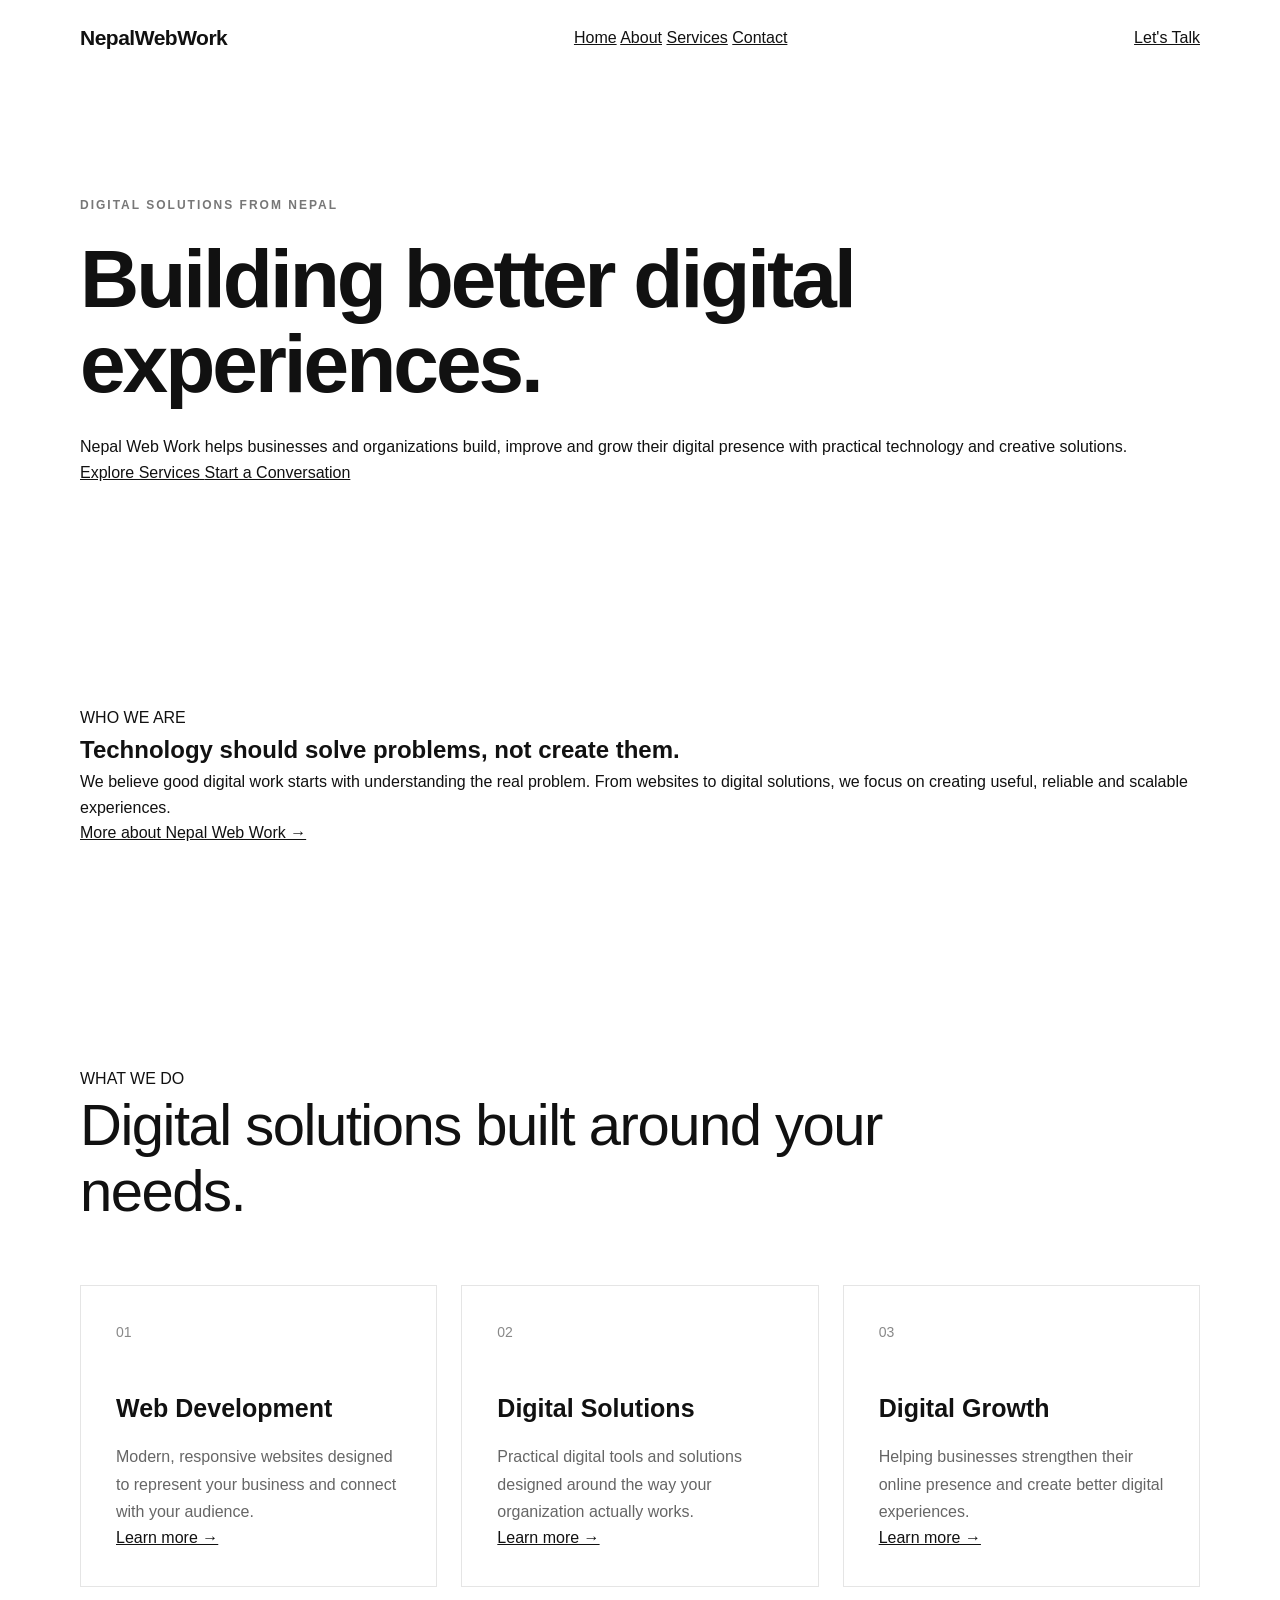
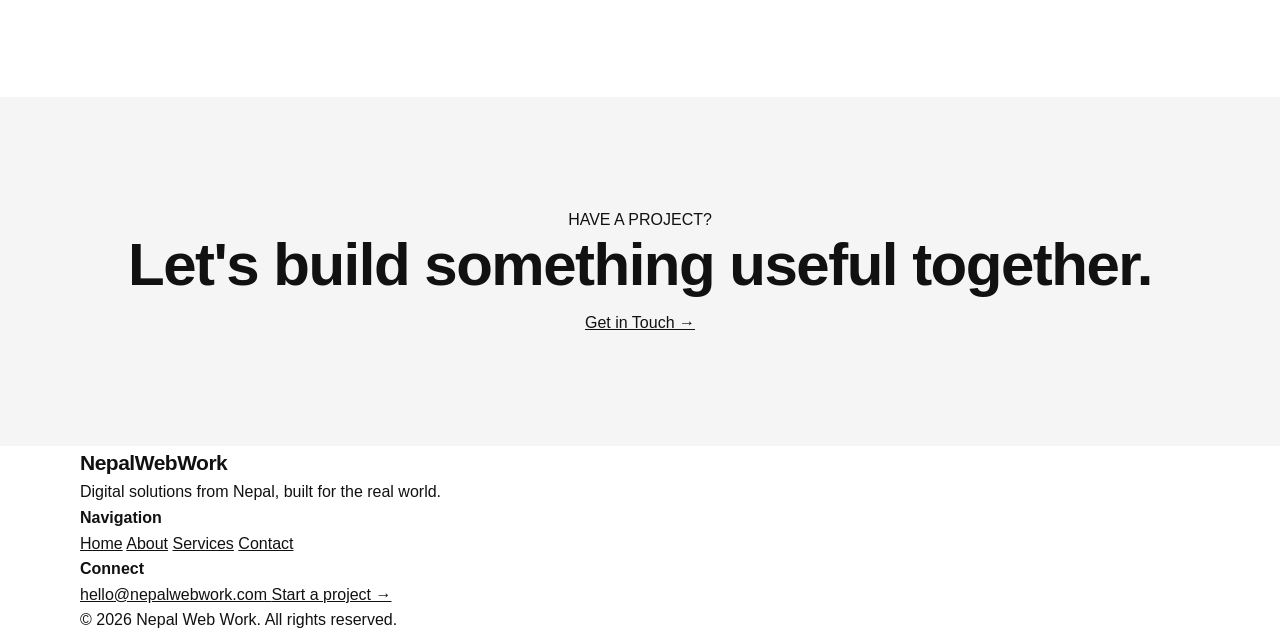
==== index.html @ 429f0dd7 "Build NepalWebWork website" ====
<!DOCTYPE html>
<html lang="en">
<head>
    <meta charset="UTF-8">
    <meta name="viewport" content="width=device-width, initial-scale=1.0">

    <title>Nepal Web Work | Digital Solutions</title>

    <meta
        name="description"
        content="Nepal Web Work — digital solutions, web development and technology services from Nepal."
    >

    <link rel="stylesheet" href="css/style.css">
</head>

<body>

    <!-- Header -->
    <header class="site-header">
        <div class="container nav-container">

            <a href="index.html" class="logo">
                Nepal<span>WebWork</span>
            </a>

            <nav class="main-nav">
                <a href="index.html" class="active">Home</a>
                <a href="about.html">About</a>
                <a href="services.html">Services</a>
                <a href="contact.html">Contact</a>
            </nav>

            <a href="contact.html" class="nav-button">
                Let's Talk
            </a>

        </div>
    </header>


    <!-- Hero -->
    <main>

        <section class="hero">
            <div class="container hero-container">

                <div class="hero-content">

                    <div class="eyebrow">
                        DIGITAL SOLUTIONS FROM NEPAL
                    </div>

                    <h1>
                        Building better
                        <span>digital experiences.</span>
                    </h1>

                    <p>
                        Nepal Web Work helps businesses and organizations
                        build, improve and grow their digital presence with
                        practical technology and creative solutions.
                    </p>

                    <div class="hero-buttons">
                        <a href="services.html" class="button button-primary">
                            Explore Services
                        </a>

                        <a href="contact.html" class="button button-secondary">
                            Start a Conversation
                        </a>
                    </div>

                </div>

                <div class="hero-visual">

                    <div class="visual-card">
                        <div class="visual-top">
                            <span></span>
                            <span></span>
                            <span></span>
                        </div>

                        <div class="visual-content">
                            <div class="visual-line large"></div>
                            <div class="visual-line"></div>
                            <div class="visual-line short"></div>

                            <div class="visual-grid">
                                <div></div>
                                <div></div>
                                <div></div>
                            </div>
                        </div>
                    </div>

                </div>

            </div>
        </section>


        <!-- Introduction -->
        <section class="intro section">
            <div class="container intro-grid">

                <div>
                    <div class="section-label">
                        WHO WE ARE
                    </div>

                    <h2>
                        Technology should solve problems,
                        not create them.
                    </h2>
                </div>

                <div>
                    <p class="large-text">
                        We believe good digital work starts with understanding
                        the real problem. From websites to digital solutions,
                        we focus on creating useful, reliable and scalable
                        experiences.
                    </p>

                    <a href="about.html" class="text-link">
                        More about Nepal Web Work →
                    </a>
                </div>

            </div>
        </section>


        <!-- Services -->
        <section class="services section">
            <div class="container">

                <div class="section-heading">
                    <div class="section-label">
                        WHAT WE DO
                    </div>

                    <h2>
                        Digital solutions built
                        around your needs.
                    </h2>
                </div>


                <div class="services-grid">

                    <article class="service-card">
                        <div class="service-number">01</div>

                        <h3>Web Development</h3>

                        <p>
                            Modern, responsive websites designed to represent
                            your business and connect with your audience.
                        </p>

                        <a href="services.html">
                            Learn more →
                        </a>
                    </article>


                    <article class="service-card">
                        <div class="service-number">02</div>

                        <h3>Digital Solutions</h3>

                        <p>
                            Practical digital tools and solutions designed
                            around the way your organization actually works.
                        </p>

                        <a href="services.html">
                            Learn more →
                        </a>
                    </article>


                    <article class="service-card">
                        <div class="service-number">03</div>

                        <h3>Digital Growth</h3>

                        <p>
                            Helping businesses strengthen their online
                            presence and create better digital experiences.
                        </p>

                        <a href="services.html">
                            Learn more →
                        </a>
                    </article>

                </div>

            </div>
        </section>


        <!-- CTA -->
        <section class="cta section">
            <div class="container">

                <div class="cta-box">

                    <div>
                        <div class="section-label">
                            HAVE A PROJECT?
                        </div>

                        <h2>
                            Let's build something
                            useful together.
                        </h2>
                    </div>

                    <a href="contact.html" class="button button-light">
                        Get in Touch →
                    </a>

                </div>

            </div>
        </section>

    </main>


    <!-- Footer -->
    <footer class="site-footer">

        <div class="container footer-grid">

            <div>
                <a href="index.html" class="logo footer-logo">
                    Nepal<span>WebWork</span>
                </a>

                <p>
                    Digital solutions from Nepal,
                    built for the real world.
                </p>
            </div>

            <div>
                <h4>Navigation</h4>

                <a href="index.html">Home</a>
                <a href="about.html">About</a>
                <a href="services.html">Services</a>
                <a href="contact.html">Contact</a>
            </div>

            <div>
                <h4>Connect</h4>

                <a href="mailto:hello@nepalwebwork.com">
                    hello@nepalwebwork.com
                </a>

                <a href="contact.html">
                    Start a project →
                </a>
            </div>

        </div>

        <div class="container footer-bottom">
            <p>
                © 2026 Nepal Web Work. All rights reserved.
            </p>
        </div>

    </footer>


    <script src="js/script.js"></script>

</body>
</html>
---- css/style.css ----
/* ========================================
   NEPALWEBWORK — GLOBAL STYLES
   ======================================== */

/* ---------- RESET ---------- */

* {
    margin: 0;
    padding: 0;
    box-sizing: border-box;
}

html {
    scroll-behavior: smooth;
}

body {
    font-family: Arial, Helvetica, sans-serif;
    background: #fff;
    color: #111;
    line-height: 1.6;
}

img {
    max-width: 100%;
    display: block;
}

a {
    color: inherit;
}


/* ---------- CONTAINER ---------- */

.container {
    width: min(1120px, 90%);
    margin: 0 auto;
}


/* ========================================
   HEADER
   ======================================== */

.header {
    width: 100%;
    border-bottom: 1px solid #e8e8e8;
    background: #fff;
}

.nav-container {
    min-height: 76px;
    display: flex;
    align-items: center;
    justify-content: space-between;
    gap: 30px;
}

.logo {
    text-decoration: none;
    font-size: 21px;
    font-weight: 700;
    letter-spacing: -0.5px;
}

.nav {
    display: flex;
    align-items: center;
    gap: 30px;
}

.nav a {
    text-decoration: none;
    color: #666;
    font-size: 14px;
    transition: color 0.2s ease;
}

.nav a:hover,
.nav a.active {
    color: #111;
}

.nav a.active {
    font-weight: 600;
}


/* ========================================
   HERO
   ======================================== */

.hero {
    padding: 120px 0 110px;
}

.eyebrow {
    margin-bottom: 22px;
    font-size: 12px;
    font-weight: 700;
    letter-spacing: 2px;
    color: #777;
}

.hero h1 {
    max-width: 900px;
    margin-bottom: 28px;
    font-size: clamp(48px, 7vw, 82px);
    line-height: 1.03;
    letter-spacing: -3px;
    font-weight: 600;
}

.hero-text {
    max-width: 650px;
    color: #666;
    font-size: 19px;
    line-height: 1.8;
}


/* ========================================
   SECTIONS
   ======================================== */

.section {
    padding: 110px 0;
}

.section-light {
    background: #f5f5f5;
}

.section-heading {
    max-width: 850px;
}

.section-heading h2 {
    font-size: clamp(34px, 5vw, 58px);
    line-height: 1.15;
    letter-spacing: -1.5px;
    font-weight: 500;
}


/* ========================================
   HOMEPAGE SERVICES
   ======================================== */

.services-preview {
    display: grid;
    grid-template-columns: repeat(3, 1fr);
    gap: 24px;
    margin-top: 60px;
}

.service-preview-card {
    padding: 32px;
    border: 1px solid #e5e5e5;
    background: #fff;
}

.service-preview-card h3 {
    margin-bottom: 15px;
    font-size: 23px;
}

.service-preview-card p {
    color: #666;
    line-height: 1.7;
}


/* ========================================
   ABOUT PAGE
   ======================================== */

.about-grid {
    display: grid;
    grid-template-columns: repeat(3, 1fr);
    gap: 24px;
    margin-top: 60px;
}

.about-grid > div {
    padding: 32px;
    border: 1px solid #e5e5e5;
    background: #fff;
}

.about-grid h3 {
    margin-bottom: 15px;
    font-size: 23px;
}

.about-grid p {
    color: #666;
    line-height: 1.8;
}


/* ========================================
   DARK SECTION
   ======================================== */

.section-dark {
    background: #111;
    color: #fff;
}

.section-dark .eyebrow {
    color: #999;
}

.section-dark h2 {
    max-width: 850px;
    margin-top: 20px;
    font-size: clamp(34px, 5vw, 60px);
    line-height: 1.15;
    letter-spacing: -1.5px;
    font-weight: 500;
}


/* ========================================
   SERVICES PAGE
   ======================================== */

.services-grid {
    display: grid;
    grid-template-columns: repeat(3, 1fr);
    gap: 24px;
    margin-top: 60px;
}

.service-card {
    padding: 35px;
    border: 1px solid #e5e5e5;
    background: #fff;
    transition:
        transform 0.2s ease,
        border-color 0.2s ease;
}

.service-card:hover {
    transform: translateY(-5px);
    border-color: #111;
}

.service-number {
    display: block;
    margin-bottom: 45px;
    font-size: 14px;
    color: #888;
}

.service-card h3 {
    margin-bottom: 15px;
    font-size: 25px;
}

.service-card p {
    color: #666;
    line-height: 1.7;
}

.service-card ul {
    margin-top: 25px;
    padding: 0;
    list-style: none;
    border-top: 1px solid #e5e5e5;
}

.service-card li {
    padding: 12px 0;
    border-bottom: 1px solid #e5e5e5;
    font-size: 14px;
}


/* ========================================
   PROCESS
   ======================================== */

.process-grid {
    display: grid;
    grid-template-columns: repeat(3, 1fr);
    gap: 50px;
    margin-top: 60px;
}

.process-item span {
    display: block;
    margin-bottom: 25px;
    font-size: 14px;
    color: #888;
}

.process-item h3 {
    margin-bottom: 12px;
    font-size: 24px;
}

.process-item p {
    max-width: 320px;
    color: #666;
    line-height: 1.7;
}


/* ========================================
   CTA
   ======================================== */

.cta {
    padding: 110px 0;
    text-align: center;
    background: #f5f5f5;
}

.cta h2 {
    margin-bottom: 12px;
    font-size: clamp(36px, 5vw, 60px);
    line-height: 1.1;
    letter-spacing: -1.5px;
}

.cta p {
    margin-bottom: 30px;
    color: #666;
    font-size: 18px;
}


/* ---------- BUTTON ---------- */

.btn {
    display: inline-block;
    padding: 14px 25px;
    background: #111;
    color: #fff;
    text-decoration: none;
    font-size: 14px;
    transition: background 0.2s ease;
}

.btn:hover {
    background: #333;
}


/* ========================================
   CONTACT PAGE
   ======================================== */

.contact-grid {
    display: grid;
    grid-template-columns: 1fr 1.2fr;
    gap: 80px;
    margin-top: 60px;
}

.contact-info h3 {
    margin-bottom: 15px;
    font-size: 25px;
}

.contact-info p {
    max-width: 420px;
    color: #666;
    line-height: 1.8;
}

.contact-details {
    margin-top: 35px;
}

.contact-details div {
    padding: 18px 0;
    border-bottom: 1px solid #e5e5e5;
}

.contact-details strong {
    display: block;
    margin-bottom: 5px;
    font-size: 13px;
}

.contact-details span {
    color: #666;
}


/* ---------- FORM ---------- */

.contact-form {
    display: flex;
    flex-direction: column;
    gap: 20px;
}

.form-group {
    display: flex;
    flex-direction: column;
    gap: 8px;
}

.form-group label {
    font-size: 13px;
    font-weight: 600;
}

.form-group input,
.form-group textarea,
.form-group select {
    width: 100%;
    padding: 14px 15px;
    border: 1px solid #ddd;
    background: #fff;
    color: #111;
    font-family: inherit;
    font-size: 14px;
    outline: none;
}

.form-group input:focus,
.form-group textarea:focus,
.form-group select:focus {
    border-color: #111;
}

.form-group textarea {
    min-height: 160px;
    resize: vertical;
}

.contact-form .btn {
    border: 0;
    cursor: pointer;
    align-self: flex-start;
}


/* ========================================
   FOOTER
   ======================================== */

.footer {
    border-top: 1px solid #e8e8e8;
    background: #fff;
}

.footer-container {
    min-height: 90px;
    display: flex;
    align-items: center;
    justify-content: space-between;
    gap: 20px;
}

.footer p {
    color: #888;
    font-size: 13px;
}

.footer-links {
    display: flex;
    gap: 25px;
}

.footer-links a {
    color: #666;
    text-decoration: none;
    font-size: 13px;
}

.footer-links a:hover {
    color: #111;
}


/* ========================================
   RESPONSIVE / MOBILE
   ======================================== */

@media (max-width: 900px) {

    .hero {
        padding: 90px 0;
    }

    .services-preview,
    .about-grid,
    .services-grid {
        grid-template-columns: 1fr;
    }

    .process-grid {
        grid-template-columns: 1fr;
        gap: 40px;
    }

    .contact-grid {
        grid-template-columns: 1fr;
        gap: 50px;
    }
}


@media (max-width: 700px) {

    .nav-container {
        min-height: auto;
        padding: 20px 0;
        flex-direction: column;
        align-items: flex-start;
    }

    .nav {
        width: 100%;
        justify-content: space-between;
        gap: 12px;
    }

    .nav a {
        font-size: 13px;
    }

    .hero {
        padding: 75px 0;
    }

    .hero h1 {
        font-size: 48px;
        letter-spacing: -2px;
    }

    .hero-text {
        font-size: 17px;
    }

    .section {
        padding: 75px 0;
    }

    .section-heading h2 {
        font-size: 38px;
    }

    .service-card,
    .about-grid > div {
        padding: 28px;
    }

    .cta {
        padding: 75px 0;
    }

    .footer-container {
        padding: 25px 0;
        flex-direction: column;
        align-items: flex-start;
    }

    .footer-links {
        gap: 18px;
    }

}
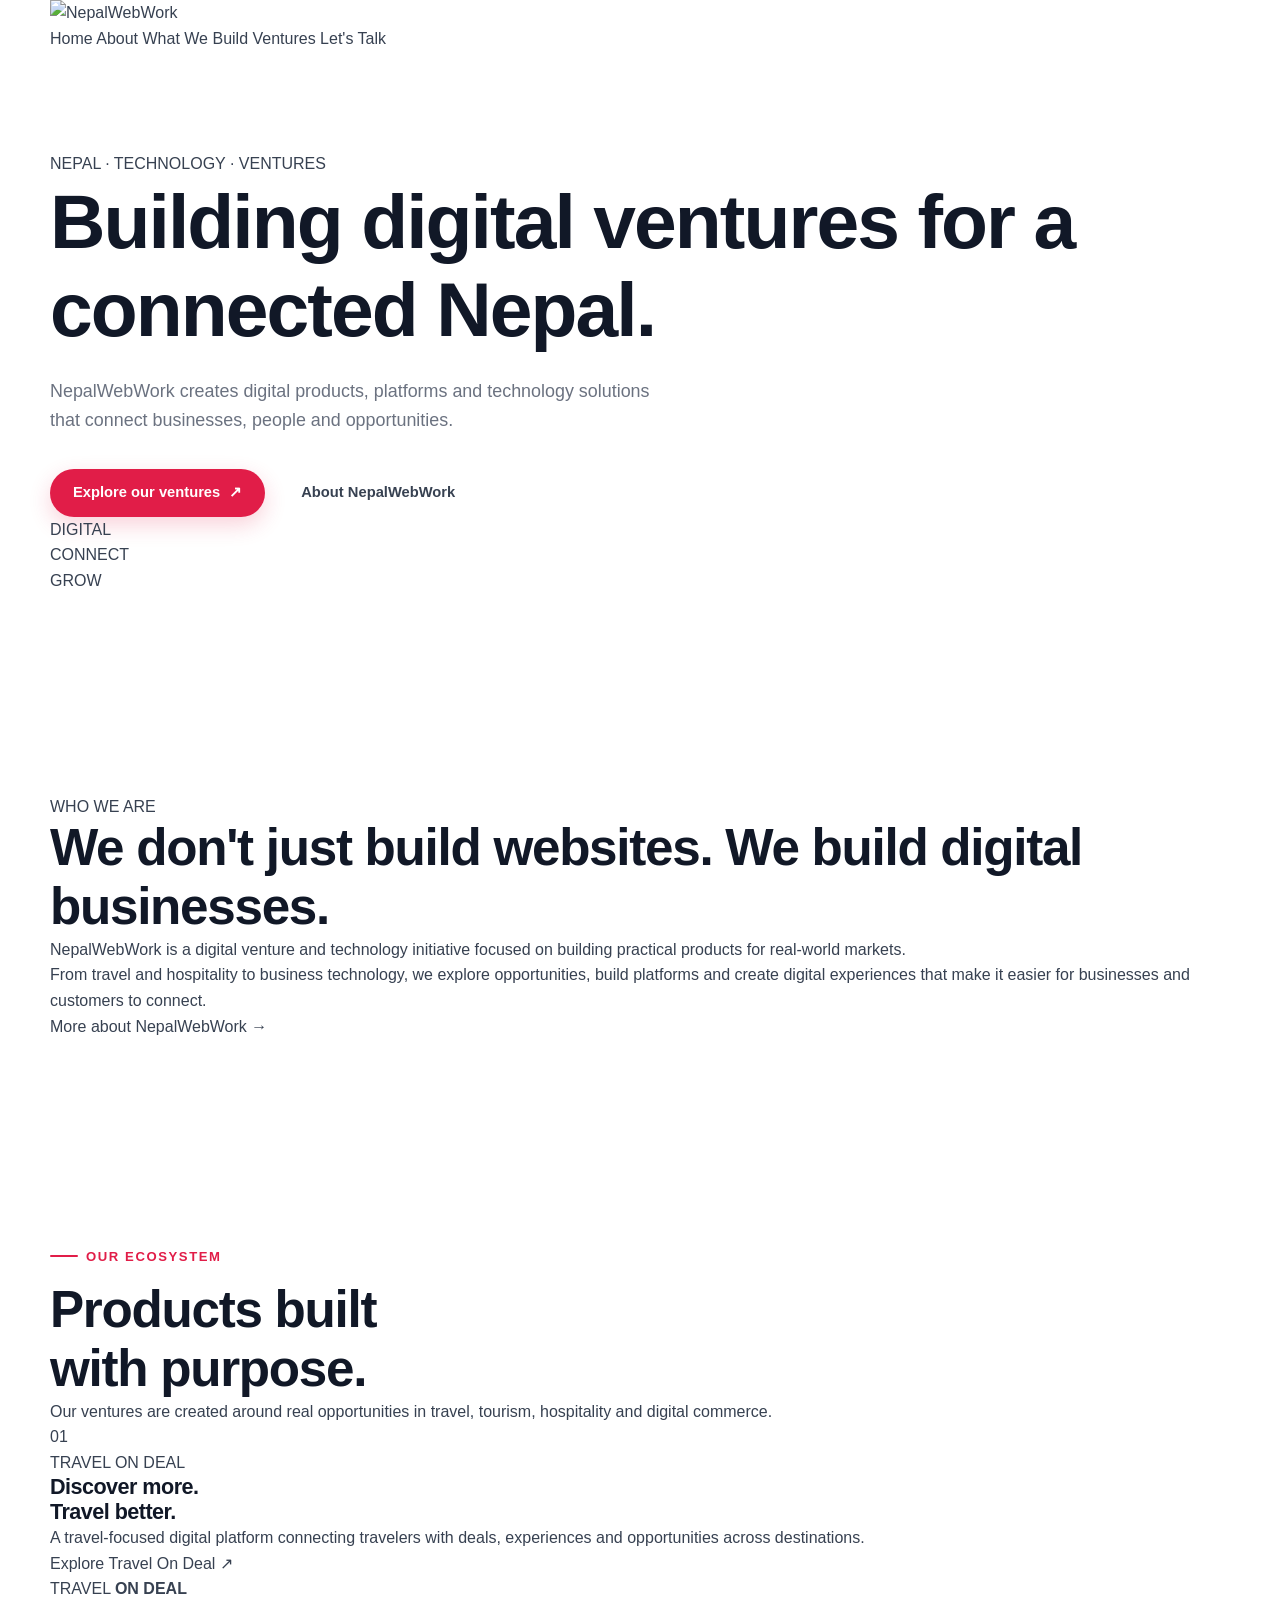
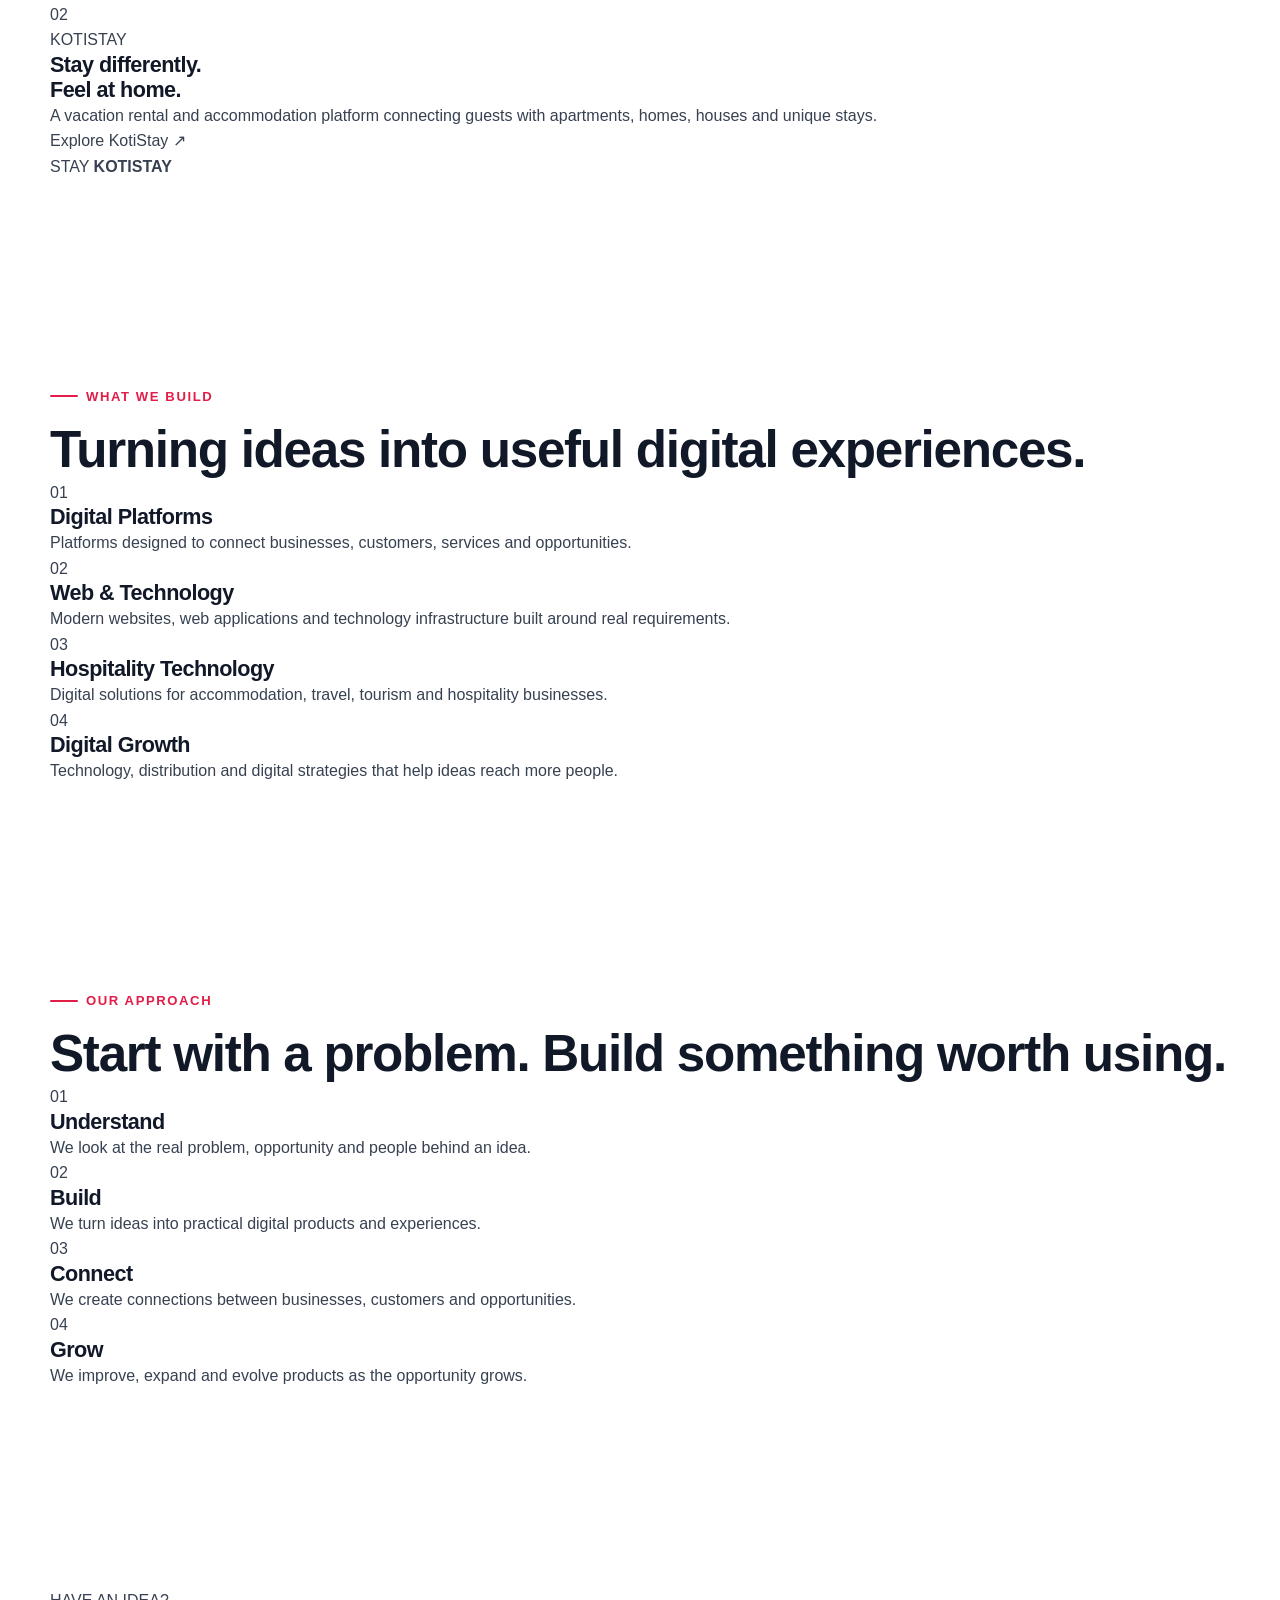
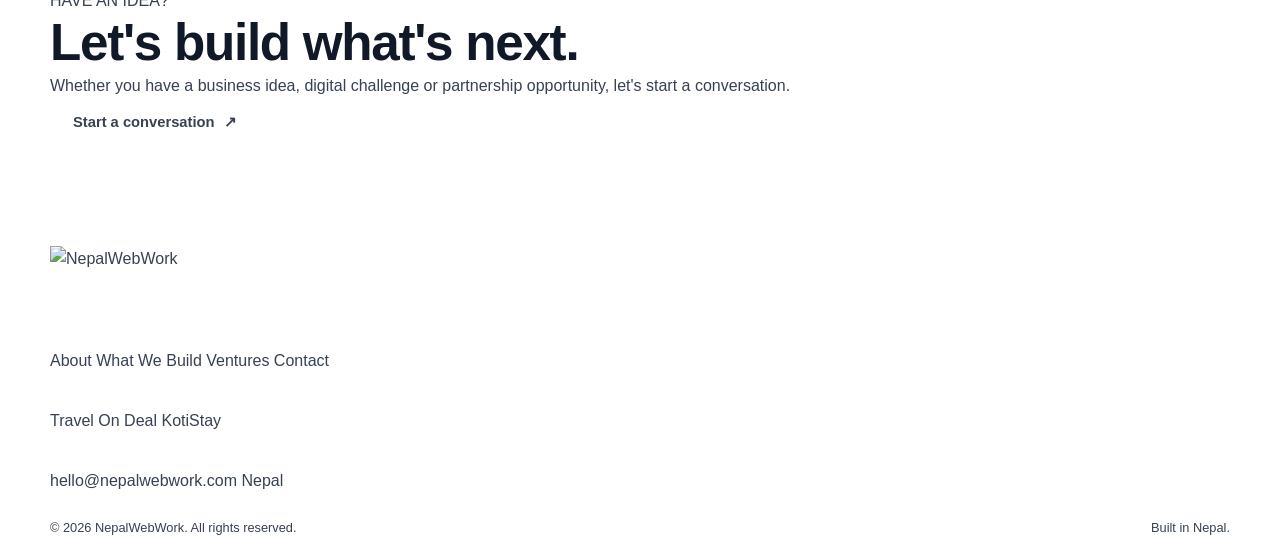
==== commit 623a37bb: "nepalwebwork-website" ====
--- a/index.html
+++ b/index.html
@@ -1,288 +1,700 @@
 <!DOCTYPE html>
 <html lang="en">
+
 <head>
     <meta charset="UTF-8">
+
     <meta name="viewport" content="width=device-width, initial-scale=1.0">
 
-    <title>Nepal Web Work | Digital Solutions</title>
+    <title>NepalWebWork | Building Digital Ventures</title>
 
     <meta
         name="description"
-        content="Nepal Web Work — digital solutions, web development and technology services from Nepal."
+        content="NepalWebWork builds digital products, platforms and technology solutions for businesses and customers in Nepal and beyond."
     >
 
     <link rel="stylesheet" href="css/style.css">
 </head>
 
+
 <body>
 
-    <!-- Header -->
-    <header class="site-header">
+    <!-- =========================
+         HEADER
+    ========================== -->
+
+    <header class="header">
+
         <div class="container nav-container">
 
-            <a href="index.html" class="logo">
-                Nepal<span>WebWork</span>
+            <a href="index.html" class="brand">
+                <img
+                    src="images/nepalwebwork-logo.png"
+                    alt="NepalWebWork"
+                    class="brand-logo"
+                >
             </a>
 
-            <nav class="main-nav">
-                <a href="index.html" class="active">Home</a>
-                <a href="about.html">About</a>
-                <a href="services.html">Services</a>
-                <a href="contact.html">Contact</a>
+
+            <nav class="nav">
+
+                <a href="index.html" class="active">
+                    Home
+                </a>
+
+                <a href="about.html">
+                    About
+                </a>
+
+                <a href="services.html">
+                    What We Build
+                </a>
+
+                <a href="#ventures">
+                    Ventures
+                </a>
+
+                <a href="contact.html" class="nav-cta">
+                    Let's Talk
+                </a>
+
             </nav>
 
-            <a href="contact.html" class="nav-button">
-                Let's Talk
-            </a>
-
         </div>
+
     </header>
 
 
-    <!-- Hero -->
+
     <main>
 
-        <section class="hero">
-            <div class="container hero-container">
-
-                <div class="hero-content">
-
-                    <div class="eyebrow">
-                        DIGITAL SOLUTIONS FROM NEPAL
-                    </div>
+
+        <!-- =========================
+             HERO
+        ========================== -->
+
+        <section class="hero-home">
+
+            <div class="hero-background"></div>
+
+            <div class="container hero-home-content">
+
+                <div class="hero-copy">
+
+                    <div class="hero-label">
+                        NEPAL · TECHNOLOGY · VENTURES
+                    </div>
+
 
                     <h1>
-                        Building better
-                        <span>digital experiences.</span>
+                        Building digital
+                        <span>ventures</span>
+                        for a connected Nepal.
                     </h1>
 
+
+                    <p class="hero-description">
+                        NepalWebWork creates digital products, platforms
+                        and technology solutions that connect businesses,
+                        people and opportunities.
+                    </p>
+
+
+                    <div class="hero-actions">
+
+                        <a href="#ventures" class="btn btn-primary">
+                            Explore our ventures
+                            <span>↗</span>
+                        </a>
+
+                        <a href="about.html" class="btn btn-secondary">
+                            About NepalWebWork
+                        </a>
+
+                    </div>
+
+                </div>
+
+
+                <!-- Decorative brand graphic -->
+
+                <div class="hero-visual">
+
+                    <div class="hero-orbit orbit-one"></div>
+
+                    <div class="hero-orbit orbit-two"></div>
+
+                    <div class="hero-core">
+
+                        <div class="core-line core-blue"></div>
+
+                        <div class="core-line core-coral"></div>
+
+                        <div class="core-dot"></div>
+
+                    </div>
+
+                    <div class="hero-tag tag-one">
+                        DIGITAL
+                    </div>
+
+                    <div class="hero-tag tag-two">
+                        CONNECT
+                    </div>
+
+                    <div class="hero-tag tag-three">
+                        GROW
+                    </div>
+
+                </div>
+
+            </div>
+
+        </section>
+
+
+
+        <!-- =========================
+             INTRO
+        ========================== -->
+
+        <section class="intro-section">
+
+            <div class="container intro-grid">
+
+                <div class="intro-label">
+                    WHO WE ARE
+                </div>
+
+
+                <div class="intro-content">
+
+                    <h2>
+                        We don't just build websites.
+                        <span>We build digital businesses.</span>
+                    </h2>
+
+
                     <p>
-                        Nepal Web Work helps businesses and organizations
-                        build, improve and grow their digital presence with
-                        practical technology and creative solutions.
+                        NepalWebWork is a digital venture and technology
+                        initiative focused on building practical products
+                        for real-world markets.
                     </p>
 
-                    <div class="hero-buttons">
-                        <a href="services.html" class="button button-primary">
-                            Explore Services
+
+                    <p>
+                        From travel and hospitality to business technology,
+                        we explore opportunities, build platforms and
+                        create digital experiences that make it easier
+                        for businesses and customers to connect.
+                    </p>
+
+
+                    <a href="about.html" class="text-link">
+                        More about NepalWebWork
+                        <span>→</span>
+                    </a>
+
+                </div>
+
+            </div>
+
+        </section>
+
+
+
+        <!-- =========================
+             VENTURES
+        ========================== -->
+
+        <section class="ventures-section" id="ventures">
+
+            <div class="container">
+
+                <div class="section-top">
+
+                    <div>
+
+                        <div class="section-label">
+                            OUR ECOSYSTEM
+                        </div>
+
+                        <h2>
+                            Products built<br>
+                            with purpose.
+                        </h2>
+
+                    </div>
+
+
+                    <p class="section-intro">
+                        Our ventures are created around real opportunities
+                        in travel, tourism, hospitality and digital commerce.
+                    </p>
+
+                </div>
+
+
+
+                <!-- Travel On Deal -->
+
+                <article class="venture-card venture-travel">
+
+                    <div class="venture-number">
+                        01
+                    </div>
+
+
+                    <div class="venture-content">
+
+                        <div class="venture-brand">
+                            TRAVEL ON DEAL
+                        </div>
+
+
+                        <h3>
+                            Discover more.<br>
+                            Travel better.
+                        </h3>
+
+
+                        <p>
+                            A travel-focused digital platform connecting
+                            travelers with deals, experiences and opportunities
+                            across destinations.
+                        </p>
+
+
+                        <a href="#" class="venture-link">
+                            Explore Travel On Deal
+                            <span>↗</span>
                         </a>
 
-                        <a href="contact.html" class="button button-secondary">
-                            Start a Conversation
+                    </div>
+
+
+                    <div class="venture-visual travel-visual">
+
+                        <div class="visual-circle"></div>
+
+                        <div class="visual-card">
+                            <span>TRAVEL</span>
+                            <strong>ON DEAL</strong>
+                        </div>
+
+                    </div>
+
+                </article>
+
+
+
+                <!-- KotiStay -->
+
+                <article class="venture-card venture-koti">
+
+                    <div class="venture-number">
+                        02
+                    </div>
+
+
+                    <div class="venture-content">
+
+                        <div class="venture-brand">
+                            KOTISTAY
+                        </div>
+
+
+                        <h3>
+                            Stay differently.<br>
+                            Feel at home.
+                        </h3>
+
+
+                        <p>
+                            A vacation rental and accommodation platform
+                            connecting guests with apartments, homes,
+                            houses and unique stays.
+                        </p>
+
+
+                        <a href="#" class="venture-link">
+                            Explore KotiStay
+                            <span>↗</span>
                         </a>
-                    </div>
-
-                </div>
-
-                <div class="hero-visual">
-
-                    <div class="visual-card">
-                        <div class="visual-top">
-                            <span></span>
-                            <span></span>
-                            <span></span>
-                        </div>
-
-                        <div class="visual-content">
-                            <div class="visual-line large"></div>
-                            <div class="visual-line"></div>
-                            <div class="visual-line short"></div>
-
-                            <div class="visual-grid">
-                                <div></div>
-                                <div></div>
-                                <div></div>
-                            </div>
-                        </div>
-                    </div>
-
-                </div>
-
-            </div>
+
+                    </div>
+
+
+                    <div class="venture-visual koti-visual">
+
+                        <div class="koti-shape shape-one"></div>
+
+                        <div class="koti-shape shape-two"></div>
+
+                        <div class="koti-card">
+                            <span>STAY</span>
+                            <strong>KOTISTAY</strong>
+                        </div>
+
+                    </div>
+
+                </article>
+
+            </div>
+
         </section>
 
 
-        <!-- Introduction -->
-        <section class="intro section">
-            <div class="container intro-grid">
+
+        <!-- =========================
+             WHAT WE BUILD
+        ========================== -->
+
+        <section class="build-section">
+
+            <div class="container">
+
+                <div class="section-label">
+                    WHAT WE BUILD
+                </div>
+
+
+                <div class="build-heading">
+
+                    <h2>
+                        Turning ideas into
+                        <span>useful digital experiences.</span>
+                    </h2>
+
+                </div>
+
+
+                <div class="build-grid">
+
+                    <div class="build-item">
+
+                        <span class="build-number">
+                            01
+                        </span>
+
+                        <h3>
+                            Digital Platforms
+                        </h3>
+
+                        <p>
+                            Platforms designed to connect businesses,
+                            customers, services and opportunities.
+                        </p>
+
+                    </div>
+
+
+                    <div class="build-item">
+
+                        <span class="build-number">
+                            02
+                        </span>
+
+                        <h3>
+                            Web & Technology
+                        </h3>
+
+                        <p>
+                            Modern websites, web applications and
+                            technology infrastructure built around
+                            real requirements.
+                        </p>
+
+                    </div>
+
+
+                    <div class="build-item">
+
+                        <span class="build-number">
+                            03
+                        </span>
+
+                        <h3>
+                            Hospitality Technology
+                        </h3>
+
+                        <p>
+                            Digital solutions for accommodation,
+                            travel, tourism and hospitality businesses.
+                        </p>
+
+                    </div>
+
+
+                    <div class="build-item">
+
+                        <span class="build-number">
+                            04
+                        </span>
+
+                        <h3>
+                            Digital Growth
+                        </h3>
+
+                        <p>
+                            Technology, distribution and digital
+                            strategies that help ideas reach more people.
+                        </p>
+
+                    </div>
+
+                </div>
+
+            </div>
+
+        </section>
+
+
+
+        <!-- =========================
+             APPROACH
+        ========================== -->
+
+        <section class="approach-section">
+
+            <div class="container approach-grid">
 
                 <div>
-                    <div class="section-label">
-                        WHO WE ARE
+
+                    <div class="section-label light-label">
+                        OUR APPROACH
                     </div>
 
                     <h2>
-                        Technology should solve problems,
-                        not create them.
+                        Start with a problem.
+                        Build something
+                        <span>worth using.</span>
                     </h2>
-                </div>
-
-                <div>
-                    <p class="large-text">
-                        We believe good digital work starts with understanding
-                        the real problem. From websites to digital solutions,
-                        we focus on creating useful, reliable and scalable
-                        experiences.
-                    </p>
-
-                    <a href="about.html" class="text-link">
-                        More about Nepal Web Work →
-                    </a>
-                </div>
-
-            </div>
+
+                </div>
+
+
+                <div class="approach-list">
+
+                    <div class="approach-item">
+
+                        <span>01</span>
+
+                        <div>
+                            <h3>
+                                Understand
+                            </h3>
+
+                            <p>
+                                We look at the real problem,
+                                opportunity and people behind an idea.
+                            </p>
+                        </div>
+
+                    </div>
+
+
+                    <div class="approach-item">
+
+                        <span>02</span>
+
+                        <div>
+                            <h3>
+                                Build
+                            </h3>
+
+                            <p>
+                                We turn ideas into practical digital
+                                products and experiences.
+                            </p>
+                        </div>
+
+                    </div>
+
+
+                    <div class="approach-item">
+
+                        <span>03</span>
+
+                        <div>
+                            <h3>
+                                Connect
+                            </h3>
+
+                            <p>
+                                We create connections between businesses,
+                                customers and opportunities.
+                            </p>
+                        </div>
+
+                    </div>
+
+
+                    <div class="approach-item">
+
+                        <span>04</span>
+
+                        <div>
+                            <h3>
+                                Grow
+                            </h3>
+
+                            <p>
+                                We improve, expand and evolve products
+                                as the opportunity grows.
+                            </p>
+                        </div>
+
+                    </div>
+
+                </div>
+
+            </div>
+
         </section>
 
 
-        <!-- Services -->
-        <section class="services section">
+
+        <!-- =========================
+             CTA
+        ========================== -->
+
+        <section class="final-cta">
+
             <div class="container">
 
-                <div class="section-heading">
-                    <div class="section-label">
-                        WHAT WE DO
-                    </div>
-
-                    <h2>
-                        Digital solutions built
-                        around your needs.
-                    </h2>
-                </div>
-
-
-                <div class="services-grid">
-
-                    <article class="service-card">
-                        <div class="service-number">01</div>
-
-                        <h3>Web Development</h3>
-
-                        <p>
-                            Modern, responsive websites designed to represent
-                            your business and connect with your audience.
-                        </p>
-
-                        <a href="services.html">
-                            Learn more →
-                        </a>
-                    </article>
-
-
-                    <article class="service-card">
-                        <div class="service-number">02</div>
-
-                        <h3>Digital Solutions</h3>
-
-                        <p>
-                            Practical digital tools and solutions designed
-                            around the way your organization actually works.
-                        </p>
-
-                        <a href="services.html">
-                            Learn more →
-                        </a>
-                    </article>
-
-
-                    <article class="service-card">
-                        <div class="service-number">03</div>
-
-                        <h3>Digital Growth</h3>
-
-                        <p>
-                            Helping businesses strengthen their online
-                            presence and create better digital experiences.
-                        </p>
-
-                        <a href="services.html">
-                            Learn more →
-                        </a>
-                    </article>
-
-                </div>
-
-            </div>
+                <div class="cta-label">
+                    HAVE AN IDEA?
+                </div>
+
+
+                <h2>
+                    Let's build
+                    <span>what's next.</span>
+                </h2>
+
+
+                <p>
+                    Whether you have a business idea, digital challenge
+                    or partnership opportunity, let's start a conversation.
+                </p>
+
+
+                <a href="contact.html" class="btn btn-white">
+                    Start a conversation
+                    <span>↗</span>
+                </a>
+
+            </div>
+
         </section>
 
-
-        <!-- CTA -->
-        <section class="cta section">
-            <div class="container">
-
-                <div class="cta-box">
-
-                    <div>
-                        <div class="section-label">
-                            HAVE A PROJECT?
-                        </div>
-
-                        <h2>
-                            Let's build something
-                            useful together.
-                        </h2>
-                    </div>
-
-                    <a href="contact.html" class="button button-light">
-                        Get in Touch →
-                    </a>
-
-                </div>
-
-            </div>
-        </section>
-
     </main>
 
 
-    <!-- Footer -->
-    <footer class="site-footer">
-
-        <div class="container footer-grid">
-
-            <div>
-                <a href="index.html" class="logo footer-logo">
-                    Nepal<span>WebWork</span>
-                </a>
+
+    <!-- =========================
+         FOOTER
+    ========================== -->
+
+    <footer class="footer">
+
+        <div class="container footer-main">
+
+            <div class="footer-brand">
+
+                <img
+                    src="images/nepalwebwork-logo.png"
+                    alt="NepalWebWork"
+                >
 
                 <p>
-                    Digital solutions from Nepal,
-                    built for the real world.
+                    Building digital ventures for
+                    a connected Nepal.
                 </p>
-            </div>
-
-            <div>
-                <h4>Navigation</h4>
-
-                <a href="index.html">Home</a>
-                <a href="about.html">About</a>
-                <a href="services.html">Services</a>
-                <a href="contact.html">Contact</a>
-            </div>
-
-            <div>
-                <h4>Connect</h4>
+
+            </div>
+
+
+            <div class="footer-column">
+
+                <h4>
+                    Explore
+                </h4>
+
+                <a href="about.html">
+                    About
+                </a>
+
+                <a href="services.html">
+                    What We Build
+                </a>
+
+                <a href="#ventures">
+                    Ventures
+                </a>
+
+                <a href="contact.html">
+                    Contact
+                </a>
+
+            </div>
+
+
+            <div class="footer-column">
+
+                <h4>
+                    Ventures
+                </h4>
+
+                <a href="#">
+                    Travel On Deal
+                </a>
+
+                <a href="#">
+                    KotiStay
+                </a>
+
+            </div>
+
+
+            <div class="footer-column">
+
+                <h4>
+                    Connect
+                </h4>
 
                 <a href="mailto:hello@nepalwebwork.com">
                     hello@nepalwebwork.com
                 </a>
 
-                <a href="contact.html">
-                    Start a project →
-                </a>
+                <span>
+                    Nepal
+                </span>
+
             </div>
 
         </div>
 
+
         <div class="container footer-bottom">
+
             <p>
-                © 2026 Nepal Web Work. All rights reserved.
+                © 2026 NepalWebWork. All rights reserved.
             </p>
+
+            <p>
+                Built in Nepal.
+            </p>
+
         </div>
 
     </footer>
 
 
+
     <script src="js/script.js"></script>
 
 </body>
+
 </html>
--- a/css/style.css
+++ b/css/style.css
@@ -1,570 +1,1106 @@
-/* ========================================
-   NEPALWEBWORK — GLOBAL STYLES
-   ======================================== */
-
-/* ---------- RESET ---------- */
-
-* {
-    margin: 0;
-    padding: 0;
-    box-sizing: border-box;
+/* =========================================================
+   NEPAL WEBWORK — MODERN BRAND CSS
+   ========================================================= */
+
+:root {
+  --primary: #e11d48;
+  --primary-dark: #be123c;
+  --accent: #f97316;
+
+  --dark: #111827;
+  --dark-2: #1f2937;
+  --text: #374151;
+  --muted: #6b7280;
+
+  --light: #f8fafc;
+  --white: #ffffff;
+  --border: #e5e7eb;
+
+  --radius-sm: 10px;
+  --radius: 16px;
+  --radius-lg: 24px;
+
+  --shadow-sm: 0 4px 15px rgba(15, 23, 42, 0.06);
+  --shadow: 0 12px 35px rgba(15, 23, 42, 0.08);
+  --shadow-lg: 0 20px 55px rgba(15, 23, 42, 0.12);
+
+  --container: 1180px;
+  --transition: 0.25s ease;
+}
+
+
+/* =========================================================
+   RESET
+   ========================================================= */
+
+*,
+*::before,
+*::after {
+  box-sizing: border-box;
 }
 
 html {
-    scroll-behavior: smooth;
+  scroll-behavior: smooth;
 }
 
 body {
-    font-family: Arial, Helvetica, sans-serif;
-    background: #fff;
-    color: #111;
-    line-height: 1.6;
+  margin: 0;
+  padding: 0;
+  background: var(--white);
+  color: var(--text);
+  font-family:
+    Inter,
+    -apple-system,
+    BlinkMacSystemFont,
+    "Segoe UI",
+    Roboto,
+    Helvetica,
+    Arial,
+    sans-serif;
+  line-height: 1.6;
+  -webkit-font-smoothing: antialiased;
 }
 
 img {
-    max-width: 100%;
-    display: block;
+  display: block;
+  max-width: 100%;
+  height: auto;
 }
 
 a {
-    color: inherit;
-}
-
-
-/* ---------- CONTAINER ---------- */
+  color: inherit;
+  text-decoration: none;
+}
+
+button,
+input,
+textarea,
+select {
+  font: inherit;
+}
+
+button {
+  cursor: pointer;
+}
+
+
+/* =========================================================
+   CONTAINER
+   ========================================================= */
 
 .container {
-    width: min(1120px, 90%);
-    margin: 0 auto;
-}
-
-
-/* ========================================
+  width: min(100% - 40px, var(--container));
+  margin-inline: auto;
+}
+
+
+/* =========================================================
+   TYPOGRAPHY
+   ========================================================= */
+
+h1,
+h2,
+h3,
+h4,
+h5,
+h6 {
+  margin: 0;
+  color: var(--dark);
+  line-height: 1.15;
+  letter-spacing: -0.025em;
+}
+
+h1 {
+  font-size: clamp(2.8rem, 6vw, 5.2rem);
+  font-weight: 800;
+}
+
+h2 {
+  font-size: clamp(2rem, 4vw, 3.25rem);
+  font-weight: 750;
+}
+
+h3 {
+  font-size: 1.35rem;
+  font-weight: 700;
+}
+
+p {
+  margin: 0;
+}
+
+.text-muted {
+  color: var(--muted);
+}
+
+
+/* =========================================================
+   SECTION
+   ========================================================= */
+
+section {
+  padding: 100px 0;
+}
+
+.section-heading {
+  max-width: 720px;
+  margin-bottom: 55px;
+}
+
+.section-heading.center {
+  margin-inline: auto;
+  text-align: center;
+}
+
+.section-label {
+  display: inline-flex;
+  align-items: center;
+  gap: 8px;
+  margin-bottom: 14px;
+  color: var(--primary);
+  font-size: 0.82rem;
+  font-weight: 800;
+  letter-spacing: 0.12em;
+  text-transform: uppercase;
+}
+
+.section-label::before {
+  content: "";
+  width: 28px;
+  height: 2px;
+  background: currentColor;
+  border-radius: 999px;
+}
+
+.section-heading p {
+  margin-top: 18px;
+  color: var(--muted);
+  font-size: 1.05rem;
+}
+
+
+/* =========================================================
    HEADER
-   ======================================== */
-
-.header {
-    width: 100%;
-    border-bottom: 1px solid #e8e8e8;
-    background: #fff;
-}
-
-.nav-container {
-    min-height: 76px;
-    display: flex;
-    align-items: center;
-    justify-content: space-between;
-    gap: 30px;
+   ========================================================= */
+
+.site-header {
+  position: sticky;
+  top: 0;
+  z-index: 1000;
+  background: rgba(255, 255, 255, 0.92);
+  border-bottom: 1px solid rgba(229, 231, 235, 0.8);
+  backdrop-filter: blur(16px);
+  -webkit-backdrop-filter: blur(16px);
+}
+
+.navbar {
+  min-height: 78px;
+  display: flex;
+  align-items: center;
+  justify-content: space-between;
+  gap: 30px;
 }
 
 .logo {
-    text-decoration: none;
-    font-size: 21px;
-    font-weight: 700;
-    letter-spacing: -0.5px;
-}
-
-.nav {
-    display: flex;
-    align-items: center;
-    gap: 30px;
-}
-
-.nav a {
-    text-decoration: none;
-    color: #666;
-    font-size: 14px;
-    transition: color 0.2s ease;
-}
-
-.nav a:hover,
-.nav a.active {
-    color: #111;
-}
-
-.nav a.active {
-    font-weight: 600;
-}
-
-
-/* ========================================
+  display: inline-flex;
+  align-items: center;
+  gap: 10px;
+  font-size: 1.3rem;
+  font-weight: 800;
+  color: var(--dark);
+}
+
+.logo img {
+  width: 42px;
+  height: 42px;
+  object-fit: contain;
+}
+
+.logo span {
+  color: var(--primary);
+}
+
+.nav-menu {
+  display: flex;
+  align-items: center;
+  gap: 32px;
+  list-style: none;
+  margin: 0;
+  padding: 0;
+}
+
+.nav-menu a {
+  position: relative;
+  color: var(--dark-2);
+  font-size: 0.94rem;
+  font-weight: 600;
+  transition: color var(--transition);
+}
+
+.nav-menu a:hover,
+.nav-menu a.active {
+  color: var(--primary);
+}
+
+.nav-menu a::after {
+  content: "";
+  position: absolute;
+  left: 0;
+  bottom: -8px;
+  width: 0;
+  height: 2px;
+  background: var(--primary);
+  border-radius: 99px;
+  transition: width var(--transition);
+}
+
+.nav-menu a:hover::after,
+.nav-menu a.active::after {
+  width: 100%;
+}
+
+
+/* =========================================================
+   BUTTONS
+   ========================================================= */
+
+.btn {
+  display: inline-flex;
+  align-items: center;
+  justify-content: center;
+  gap: 9px;
+  min-height: 48px;
+  padding: 0 22px;
+  border: 1px solid transparent;
+  border-radius: 999px;
+  font-size: 0.92rem;
+  font-weight: 700;
+  transition:
+    transform var(--transition),
+    background var(--transition),
+    color var(--transition),
+    box-shadow var(--transition);
+}
+
+.btn:hover {
+  transform: translateY(-2px);
+}
+
+.btn-primary {
+  color: var(--white);
+  background: var(--primary);
+  box-shadow: 0 8px 22px rgba(225, 29, 72, 0.2);
+}
+
+.btn-primary:hover {
+  background: var(--primary-dark);
+  box-shadow: 0 12px 28px rgba(225, 29, 72, 0.27);
+}
+
+.btn-outline {
+  color: var(--dark);
+  background: transparent;
+  border-color: var(--border);
+}
+
+.btn-outline:hover {
+  border-color: var(--dark);
+  background: var(--dark);
+  color: var(--white);
+}
+
+.btn-light {
+  background: var(--white);
+  color: var(--dark);
+}
+
+.btn-small {
+  min-height: 42px;
+  padding-inline: 18px;
+}
+
+
+/* =========================================================
    HERO
-   ======================================== */
+   ========================================================= */
 
 .hero {
-    padding: 120px 0 110px;
-}
-
-.eyebrow {
-    margin-bottom: 22px;
-    font-size: 12px;
-    font-weight: 700;
-    letter-spacing: 2px;
-    color: #777;
+  position: relative;
+  min-height: calc(100vh - 78px);
+  display: flex;
+  align-items: center;
+  overflow: hidden;
+  padding: 110px 0;
+  background:
+    radial-gradient(
+      circle at 85% 20%,
+      rgba(225, 29, 72, 0.1),
+      transparent 30%
+    ),
+    radial-gradient(
+      circle at 10% 80%,
+      rgba(249, 115, 22, 0.08),
+      transparent 28%
+    ),
+    var(--white);
+}
+
+.hero-grid {
+  display: grid;
+  grid-template-columns: 1.05fr 0.95fr;
+  align-items: center;
+  gap: 70px;
+}
+
+.hero-content {
+  max-width: 680px;
+}
+
+.hero-badge {
+  display: inline-flex;
+  align-items: center;
+  gap: 8px;
+  margin-bottom: 24px;
+  padding: 8px 13px;
+  border: 1px solid rgba(225, 29, 72, 0.16);
+  border-radius: 999px;
+  background: rgba(225, 29, 72, 0.06);
+  color: var(--primary);
+  font-size: 0.78rem;
+  font-weight: 800;
 }
 
 .hero h1 {
-    max-width: 900px;
-    margin-bottom: 28px;
-    font-size: clamp(48px, 7vw, 82px);
-    line-height: 1.03;
-    letter-spacing: -3px;
-    font-weight: 600;
-}
-
-.hero-text {
-    max-width: 650px;
-    color: #666;
-    font-size: 19px;
-    line-height: 1.8;
-}
-
-
-/* ========================================
-   SECTIONS
-   ======================================== */
-
-.section {
-    padding: 110px 0;
-}
-
-.section-light {
-    background: #f5f5f5;
-}
-
-.section-heading {
-    max-width: 850px;
-}
-
-.section-heading h2 {
-    font-size: clamp(34px, 5vw, 58px);
-    line-height: 1.15;
-    letter-spacing: -1.5px;
-    font-weight: 500;
-}
-
-
-/* ========================================
-   HOMEPAGE SERVICES
-   ======================================== */
-
-.services-preview {
-    display: grid;
-    grid-template-columns: repeat(3, 1fr);
-    gap: 24px;
-    margin-top: 60px;
-}
-
-.service-preview-card {
-    padding: 32px;
-    border: 1px solid #e5e5e5;
-    background: #fff;
-}
-
-.service-preview-card h3 {
-    margin-bottom: 15px;
-    font-size: 23px;
-}
-
-.service-preview-card p {
-    color: #666;
-    line-height: 1.7;
-}
-
-
-/* ========================================
-   ABOUT PAGE
-   ======================================== */
+  max-width: 700px;
+}
+
+.hero h1 span {
+  color: var(--primary);
+}
+
+.hero-description {
+  max-width: 610px;
+  margin-top: 24px;
+  color: var(--muted);
+  font-size: 1.12rem;
+}
+
+.hero-actions {
+  display: flex;
+  flex-wrap: wrap;
+  gap: 13px;
+  margin-top: 34px;
+}
+
+.hero-visual {
+  position: relative;
+}
+
+.hero-card {
+  position: relative;
+  padding: 18px;
+  border: 1px solid rgba(255, 255, 255, 0.8);
+  border-radius: var(--radius-lg);
+  background: rgba(255, 255, 255, 0.7);
+  box-shadow: var(--shadow-lg);
+  backdrop-filter: blur(14px);
+}
+
+.hero-card img {
+  width: 100%;
+  border-radius: 17px;
+}
+
+
+/* =========================================================
+   TRUST / STATS
+   ========================================================= */
+
+.stats {
+  display: grid;
+  grid-template-columns: repeat(4, 1fr);
+  border: 1px solid var(--border);
+  border-radius: var(--radius);
+  overflow: hidden;
+  background: var(--white);
+  box-shadow: var(--shadow-sm);
+}
+
+.stat {
+  padding: 30px;
+  text-align: center;
+  border-right: 1px solid var(--border);
+}
+
+.stat:last-child {
+  border-right: 0;
+}
+
+.stat strong {
+  display: block;
+  color: var(--dark);
+  font-size: 2rem;
+  line-height: 1;
+}
+
+.stat span {
+  display: block;
+  margin-top: 8px;
+  color: var(--muted);
+  font-size: 0.88rem;
+}
+
+
+/* =========================================================
+   SERVICES
+   ========================================================= */
+
+.services {
+  background: var(--light);
+}
+
+.services-grid {
+  display: grid;
+  grid-template-columns: repeat(3, 1fr);
+  gap: 22px;
+}
+
+.service-card {
+  padding: 32px;
+  border: 1px solid var(--border);
+  border-radius: var(--radius);
+  background: var(--white);
+  transition:
+    transform var(--transition),
+    box-shadow var(--transition),
+    border-color var(--transition);
+}
+
+.service-card:hover {
+  transform: translateY(-7px);
+  border-color: rgba(225, 29, 72, 0.22);
+  box-shadow: var(--shadow);
+}
+
+.service-icon {
+  width: 52px;
+  height: 52px;
+  display: grid;
+  place-items: center;
+  margin-bottom: 22px;
+  border-radius: 14px;
+  background: rgba(225, 29, 72, 0.08);
+  color: var(--primary);
+  font-size: 1.35rem;
+}
+
+.service-card p {
+  margin-top: 12px;
+  color: var(--muted);
+  font-size: 0.94rem;
+}
+
+
+/* =========================================================
+   PROJECTS / BRANDS
+   ========================================================= */
+
+.projects-grid {
+  display: grid;
+  grid-template-columns: repeat(2, 1fr);
+  gap: 24px;
+}
+
+.project-card {
+  position: relative;
+  overflow: hidden;
+  min-height: 360px;
+  border-radius: var(--radius-lg);
+  background: var(--dark);
+}
+
+.project-card img {
+  position: absolute;
+  inset: 0;
+  width: 100%;
+  height: 100%;
+  object-fit: cover;
+  transition: transform 0.6s ease;
+}
+
+.project-card:hover img {
+  transform: scale(1.06);
+}
+
+.project-overlay {
+  position: absolute;
+  inset: 0;
+  display: flex;
+  align-items: flex-end;
+  padding: 30px;
+  background:
+    linear-gradient(
+      to top,
+      rgba(17, 24, 39, 0.9),
+      rgba(17, 24, 39, 0.05) 70%
+    );
+}
+
+.project-content {
+  position: relative;
+  color: var(--white);
+}
+
+.project-content h3 {
+  color: var(--white);
+  font-size: 1.55rem;
+}
+
+.project-content p {
+  margin-top: 7px;
+  color: rgba(255, 255, 255, 0.75);
+}
+
+
+/* =========================================================
+   ABOUT
+   ========================================================= */
+
+.about {
+  background: var(--white);
+}
 
 .about-grid {
-    display: grid;
-    grid-template-columns: repeat(3, 1fr);
-    gap: 24px;
-    margin-top: 60px;
-}
-
-.about-grid > div {
-    padding: 32px;
-    border: 1px solid #e5e5e5;
-    background: #fff;
-}
-
-.about-grid h3 {
-    margin-bottom: 15px;
-    font-size: 23px;
-}
-
-.about-grid p {
-    color: #666;
-    line-height: 1.8;
-}
-
-
-/* ========================================
-   DARK SECTION
-   ======================================== */
-
-.section-dark {
-    background: #111;
-    color: #fff;
-}
-
-.section-dark .eyebrow {
-    color: #999;
-}
-
-.section-dark h2 {
-    max-width: 850px;
-    margin-top: 20px;
-    font-size: clamp(34px, 5vw, 60px);
-    line-height: 1.15;
-    letter-spacing: -1.5px;
-    font-weight: 500;
-}
-
-
-/* ========================================
-   SERVICES PAGE
-   ======================================== */
-
-.services-grid {
-    display: grid;
-    grid-template-columns: repeat(3, 1fr);
-    gap: 24px;
-    margin-top: 60px;
-}
-
-.service-card {
-    padding: 35px;
-    border: 1px solid #e5e5e5;
-    background: #fff;
-    transition:
-        transform 0.2s ease,
-        border-color 0.2s ease;
-}
-
-.service-card:hover {
-    transform: translateY(-5px);
-    border-color: #111;
-}
-
-.service-number {
-    display: block;
-    margin-bottom: 45px;
-    font-size: 14px;
-    color: #888;
-}
-
-.service-card h3 {
-    margin-bottom: 15px;
-    font-size: 25px;
-}
-
-.service-card p {
-    color: #666;
-    line-height: 1.7;
-}
-
-.service-card ul {
-    margin-top: 25px;
-    padding: 0;
-    list-style: none;
-    border-top: 1px solid #e5e5e5;
-}
-
-.service-card li {
-    padding: 12px 0;
-    border-bottom: 1px solid #e5e5e5;
-    font-size: 14px;
-}
-
-
-/* ========================================
-   PROCESS
-   ======================================== */
-
-.process-grid {
-    display: grid;
-    grid-template-columns: repeat(3, 1fr);
-    gap: 50px;
-    margin-top: 60px;
-}
-
-.process-item span {
-    display: block;
-    margin-bottom: 25px;
-    font-size: 14px;
-    color: #888;
-}
-
-.process-item h3 {
-    margin-bottom: 12px;
-    font-size: 24px;
-}
-
-.process-item p {
-    max-width: 320px;
-    color: #666;
-    line-height: 1.7;
-}
-
-
-/* ========================================
+  display: grid;
+  grid-template-columns: 0.9fr 1.1fr;
+  align-items: center;
+  gap: 80px;
+}
+
+.about-image {
+  overflow: hidden;
+  border-radius: var(--radius-lg);
+  box-shadow: var(--shadow);
+}
+
+.about-image img {
+  width: 100%;
+  transition: transform 0.5s ease;
+}
+
+.about-image:hover img {
+  transform: scale(1.03);
+}
+
+.about-content p {
+  margin-top: 18px;
+  color: var(--muted);
+}
+
+.about-list {
+  display: grid;
+  gap: 13px;
+  margin: 28px 0 0;
+  padding: 0;
+  list-style: none;
+}
+
+.about-list li {
+  display: flex;
+  align-items: center;
+  gap: 10px;
+  color: var(--dark-2);
+  font-weight: 600;
+}
+
+.about-list li::before {
+  content: "✓";
+  width: 23px;
+  height: 23px;
+  display: grid;
+  place-items: center;
+  flex-shrink: 0;
+  border-radius: 50%;
+  background: rgba(225, 29, 72, 0.1);
+  color: var(--primary);
+  font-size: 0.75rem;
+  font-weight: 900;
+}
+
+
+/* =========================================================
    CTA
-   ======================================== */
+   ========================================================= */
 
 .cta {
-    padding: 110px 0;
-    text-align: center;
-    background: #f5f5f5;
-}
-
-.cta h2 {
-    margin-bottom: 12px;
-    font-size: clamp(36px, 5vw, 60px);
-    line-height: 1.1;
-    letter-spacing: -1.5px;
-}
-
-.cta p {
-    margin-bottom: 30px;
-    color: #666;
-    font-size: 18px;
-}
-
-
-/* ---------- BUTTON ---------- */
-
-.btn {
-    display: inline-block;
-    padding: 14px 25px;
-    background: #111;
-    color: #fff;
-    text-decoration: none;
-    font-size: 14px;
-    transition: background 0.2s ease;
-}
-
-.btn:hover {
-    background: #333;
-}
-
-
-/* ========================================
-   CONTACT PAGE
-   ======================================== */
+  padding: 0 0 100px;
+}
+
+.cta-box {
+  position: relative;
+  overflow: hidden;
+  padding: 65px;
+  border-radius: var(--radius-lg);
+  background: var(--dark);
+  color: var(--white);
+}
+
+.cta-box::before {
+  content: "";
+  position: absolute;
+  width: 300px;
+  height: 300px;
+  top: -150px;
+  right: -80px;
+  border-radius: 50%;
+  background: rgba(225, 29, 72, 0.25);
+}
+
+.cta-box h2 {
+  position: relative;
+  max-width: 700px;
+  color: var(--white);
+}
+
+.cta-box p {
+  position: relative;
+  max-width: 620px;
+  margin-top: 15px;
+  color: rgba(255, 255, 255, 0.68);
+}
+
+.cta-actions {
+  position: relative;
+  display: flex;
+  flex-wrap: wrap;
+  gap: 12px;
+  margin-top: 28px;
+}
+
+
+/* =========================================================
+   CONTACT
+   ========================================================= */
+
+.contact {
+  background: var(--light);
+}
 
 .contact-grid {
-    display: grid;
-    grid-template-columns: 1fr 1.2fr;
-    gap: 80px;
-    margin-top: 60px;
-}
-
-.contact-info h3 {
-    margin-bottom: 15px;
-    font-size: 25px;
-}
-
-.contact-info p {
-    max-width: 420px;
-    color: #666;
-    line-height: 1.8;
-}
-
-.contact-details {
-    margin-top: 35px;
-}
-
-.contact-details div {
-    padding: 18px 0;
-    border-bottom: 1px solid #e5e5e5;
-}
-
-.contact-details strong {
-    display: block;
-    margin-bottom: 5px;
-    font-size: 13px;
-}
-
-.contact-details span {
-    color: #666;
-}
-
-
-/* ---------- FORM ---------- */
+  display: grid;
+  grid-template-columns: 0.8fr 1.2fr;
+  gap: 50px;
+}
+
+.contact-info {
+  display: grid;
+  gap: 18px;
+}
+
+.contact-item {
+  padding: 22px;
+  border: 1px solid var(--border);
+  border-radius: var(--radius);
+  background: var(--white);
+}
+
+.contact-item strong {
+  display: block;
+  color: var(--dark);
+}
+
+.contact-item span {
+  display: block;
+  margin-top: 4px;
+  color: var(--muted);
+}
 
 .contact-form {
-    display: flex;
-    flex-direction: column;
-    gap: 20px;
+  padding: 32px;
+  border: 1px solid var(--border);
+  border-radius: var(--radius-lg);
+  background: var(--white);
+  box-shadow: var(--shadow-sm);
+}
+
+.form-grid {
+  display: grid;
+  grid-template-columns: repeat(2, 1fr);
+  gap: 18px;
 }
 
 .form-group {
-    display: flex;
-    flex-direction: column;
-    gap: 8px;
+  display: grid;
+  gap: 7px;
+}
+
+.form-group.full {
+  grid-column: 1 / -1;
 }
 
 .form-group label {
-    font-size: 13px;
-    font-weight: 600;
+  color: var(--dark-2);
+  font-size: 0.85rem;
+  font-weight: 700;
 }
 
 .form-group input,
 .form-group textarea,
 .form-group select {
-    width: 100%;
-    padding: 14px 15px;
-    border: 1px solid #ddd;
-    background: #fff;
-    color: #111;
-    font-family: inherit;
-    font-size: 14px;
-    outline: none;
+  width: 100%;
+  padding: 13px 15px;
+  border: 1px solid var(--border);
+  border-radius: 11px;
+  outline: none;
+  background: var(--light);
+  color: var(--dark);
+  transition:
+    border-color var(--transition),
+    box-shadow var(--transition);
+}
+
+.form-group textarea {
+  min-height: 140px;
+  resize: vertical;
 }
 
 .form-group input:focus,
 .form-group textarea:focus,
 .form-group select:focus {
-    border-color: #111;
-}
-
-.form-group textarea {
-    min-height: 160px;
-    resize: vertical;
-}
-
-.contact-form .btn {
-    border: 0;
-    cursor: pointer;
-    align-self: flex-start;
-}
-
-
-/* ========================================
+  border-color: var(--primary);
+  box-shadow: 0 0 0 4px rgba(225, 29, 72, 0.08);
+}
+
+
+/* =========================================================
    FOOTER
-   ======================================== */
-
-.footer {
-    border-top: 1px solid #e8e8e8;
-    background: #fff;
-}
-
-.footer-container {
-    min-height: 90px;
+   ========================================================= */
+
+.site-footer {
+  padding: 65px 0 25px;
+  background: #0b1120;
+  color: rgba(255, 255, 255, 0.65);
+}
+
+.footer-grid {
+  display: grid;
+  grid-template-columns: 1.4fr 0.7fr 0.7fr 1fr;
+  gap: 50px;
+  padding-bottom: 50px;
+}
+
+.footer-brand .logo {
+  color: var(--white);
+}
+
+.footer-brand p {
+  max-width: 350px;
+  margin-top: 16px;
+  color: rgba(255, 255, 255, 0.55);
+}
+
+.footer-column h4 {
+  margin-bottom: 17px;
+  color: var(--white);
+  font-size: 0.95rem;
+}
+
+.footer-links {
+  display: grid;
+  gap: 10px;
+  list-style: none;
+  margin: 0;
+  padding: 0;
+}
+
+.footer-links a {
+  font-size: 0.88rem;
+  transition: color var(--transition);
+}
+
+.footer-links a:hover {
+  color: var(--white);
+}
+
+.footer-bottom {
+  display: flex;
+  align-items: center;
+  justify-content: space-between;
+  gap: 20px;
+  padding-top: 23px;
+  border-top: 1px solid rgba(255, 255, 255, 0.1);
+  font-size: 0.8rem;
+}
+
+
+/* =========================================================
+   SOCIAL LINKS
+   ========================================================= */
+
+.social-links {
+  display: flex;
+  flex-wrap: wrap;
+  gap: 9px;
+}
+
+.social-links a {
+  width: 40px;
+  height: 40px;
+  display: grid;
+  place-items: center;
+  border: 1px solid rgba(255, 255, 255, 0.12);
+  border-radius: 50%;
+  transition:
+    background var(--transition),
+    color var(--transition),
+    transform var(--transition);
+}
+
+.social-links a:hover {
+  background: var(--white);
+  color: var(--dark);
+  transform: translateY(-2px);
+}
+
+
+/* =========================================================
+   MOBILE NAV
+   ========================================================= */
+
+.menu-toggle {
+  display: none;
+  width: 42px;
+  height: 42px;
+  border: 1px solid var(--border);
+  border-radius: 10px;
+  background: var(--white);
+  color: var(--dark);
+}
+
+
+/* =========================================================
+   ANIMATIONS
+   ========================================================= */
+
+@keyframes fadeUp {
+  from {
+    opacity: 0;
+    transform: translateY(20px);
+  }
+
+  to {
+    opacity: 1;
+    transform: translateY(0);
+  }
+}
+
+.fade-up {
+  animation: fadeUp 0.7s ease both;
+}
+
+
+/* =========================================================
+   RESPONSIVE — TABLET
+   ========================================================= */
+
+@media (max-width: 900px) {
+  section {
+    padding: 75px 0;
+  }
+
+  .hero {
+    min-height: auto;
+    padding: 80px 0;
+  }
+
+  .hero-grid,
+  .about-grid,
+  .contact-grid {
+    grid-template-columns: 1fr;
+    gap: 45px;
+  }
+
+  .hero-content {
+    max-width: 100%;
+    text-align: center;
+    margin-inline: auto;
+  }
+
+  .hero-description {
+    margin-inline: auto;
+  }
+
+  .hero-actions {
+    justify-content: center;
+  }
+
+  .services-grid {
+    grid-template-columns: repeat(2, 1fr);
+  }
+
+  .footer-grid {
+    grid-template-columns: repeat(2, 1fr);
+  }
+}
+
+
+/* =========================================================
+   RESPONSIVE — MOBILE
+   ========================================================= */
+
+@media (max-width: 680px) {
+  .container {
+    width: min(100% - 28px, var(--container));
+  }
+
+  section {
+    padding: 60px 0;
+  }
+
+  .navbar {
+    min-height: 68px;
+  }
+
+  .logo img {
+    width: 36px;
+    height: 36px;
+  }
+
+  .menu-toggle {
+    display: grid;
+    place-items: center;
+  }
+
+  .nav-menu {
+    display: none;
+    position: absolute;
+    top: 68px;
+    left: 14px;
+    right: 14px;
+    padding: 18px;
+    flex-direction: column;
+    align-items: stretch;
+    gap: 4px;
+    border: 1px solid var(--border);
+    border-radius: 16px;
+    background: var(--white);
+    box-shadow: var(--shadow);
+  }
+
+  .nav-menu.active {
     display: flex;
-    align-items: center;
-    justify-content: space-between;
-    gap: 20px;
-}
-
-.footer p {
-    color: #888;
-    font-size: 13px;
-}
-
-.footer-links {
-    display: flex;
-    gap: 25px;
-}
-
-.footer-links a {
-    color: #666;
-    text-decoration: none;
-    font-size: 13px;
-}
-
-.footer-links a:hover {
-    color: #111;
-}
-
-
-/* ========================================
-   RESPONSIVE / MOBILE
-   ======================================== */
-
-@media (max-width: 900px) {
-
-    .hero {
-        padding: 90px 0;
-    }
-
-    .services-preview,
-    .about-grid,
-    .services-grid {
-        grid-template-columns: 1fr;
-    }
-
-    .process-grid {
-        grid-template-columns: 1fr;
-        gap: 40px;
-    }
-
-    .contact-grid {
-        grid-template-columns: 1fr;
-        gap: 50px;
-    }
-}
-
-
-@media (max-width: 700px) {
-
-    .nav-container {
-        min-height: auto;
-        padding: 20px 0;
-        flex-direction: column;
-        align-items: flex-start;
-    }
-
-    .nav {
-        width: 100%;
-        justify-content: space-between;
-        gap: 12px;
-    }
-
-    .nav a {
-        font-size: 13px;
-    }
-
-    .hero {
-        padding: 75px 0;
-    }
-
-    .hero h1 {
-        font-size: 48px;
-        letter-spacing: -2px;
-    }
-
-    .hero-text {
-        font-size: 17px;
-    }
-
-    .section {
-        padding: 75px 0;
-    }
-
-    .section-heading h2 {
-        font-size: 38px;
-    }
-
-    .service-card,
-    .about-grid > div {
-        padding: 28px;
-    }
-
-    .cta {
-        padding: 75px 0;
-    }
-
-    .footer-container {
-        padding: 25px 0;
-        flex-direction: column;
-        align-items: flex-start;
-    }
-
-    .footer-links {
-        gap: 18px;
-    }
-
+  }
+
+  .nav-menu a {
+    display: block;
+    padding: 12px;
+  }
+
+  .nav-menu a::after {
+    display: none;
+  }
+
+  .header-cta {
+    display: none;
+  }
+
+  .hero {
+    padding: 65px 0;
+  }
+
+  h1 {
+    font-size: clamp(2.45rem, 13vw, 4rem);
+  }
+
+  .hero-description {
+    font-size: 1rem;
+  }
+
+  .hero-actions,
+  .cta-actions {
+    flex-direction: column;
+  }
+
+  .hero-actions .btn,
+  .cta-actions .btn {
+    width: 100%;
+  }
+
+  .stats {
+    grid-template-columns: repeat(2, 1fr);
+  }
+
+  .stat {
+    padding: 22px 15px;
+    border-right: 1px solid var(--border);
+    border-bottom: 1px solid var(--border);
+  }
+
+  .stat:nth-child(2) {
+    border-right: 0;
+  }
+
+  .stat:nth-child(3),
+  .stat:nth-child(4) {
+    border-bottom: 0;
+  }
+
+  .stat:nth-child(3) {
+    border-right: 1px solid var(--border);
+  }
+
+  .services-grid,
+  .projects-grid {
+    grid-template-columns: 1fr;
+  }
+
+  .service-card {
+    padding: 26px;
+  }
+
+  .project-card {
+    min-height: 300px;
+  }
+
+  .cta-box {
+    padding: 38px 25px;
+  }
+
+  .contact-form {
+    padding: 23px;
+  }
+
+  .form-grid {
+    grid-template-columns: 1fr;
+  }
+
+  .form-group.full {
+    grid-column: auto;
+  }
+
+  .footer-grid {
+    grid-template-columns: 1fr;
+    gap: 32px;
+  }
+
+  .footer-bottom {
+    flex-direction: column;
+    align-items: flex-start;
+  }
+}
+
+
+/* =========================================================
+   REDUCED MOTION
+   ========================================================= */
+
+@media (prefers-reduced-motion: reduce) {
+  *,
+  *::before,
+  *::after {
+    scroll-behavior: auto !important;
+    animation-duration: 0.01ms !important;
+    animation-iteration-count: 1 !important;
+    transition-duration: 0.01ms !important;
+  }
 }
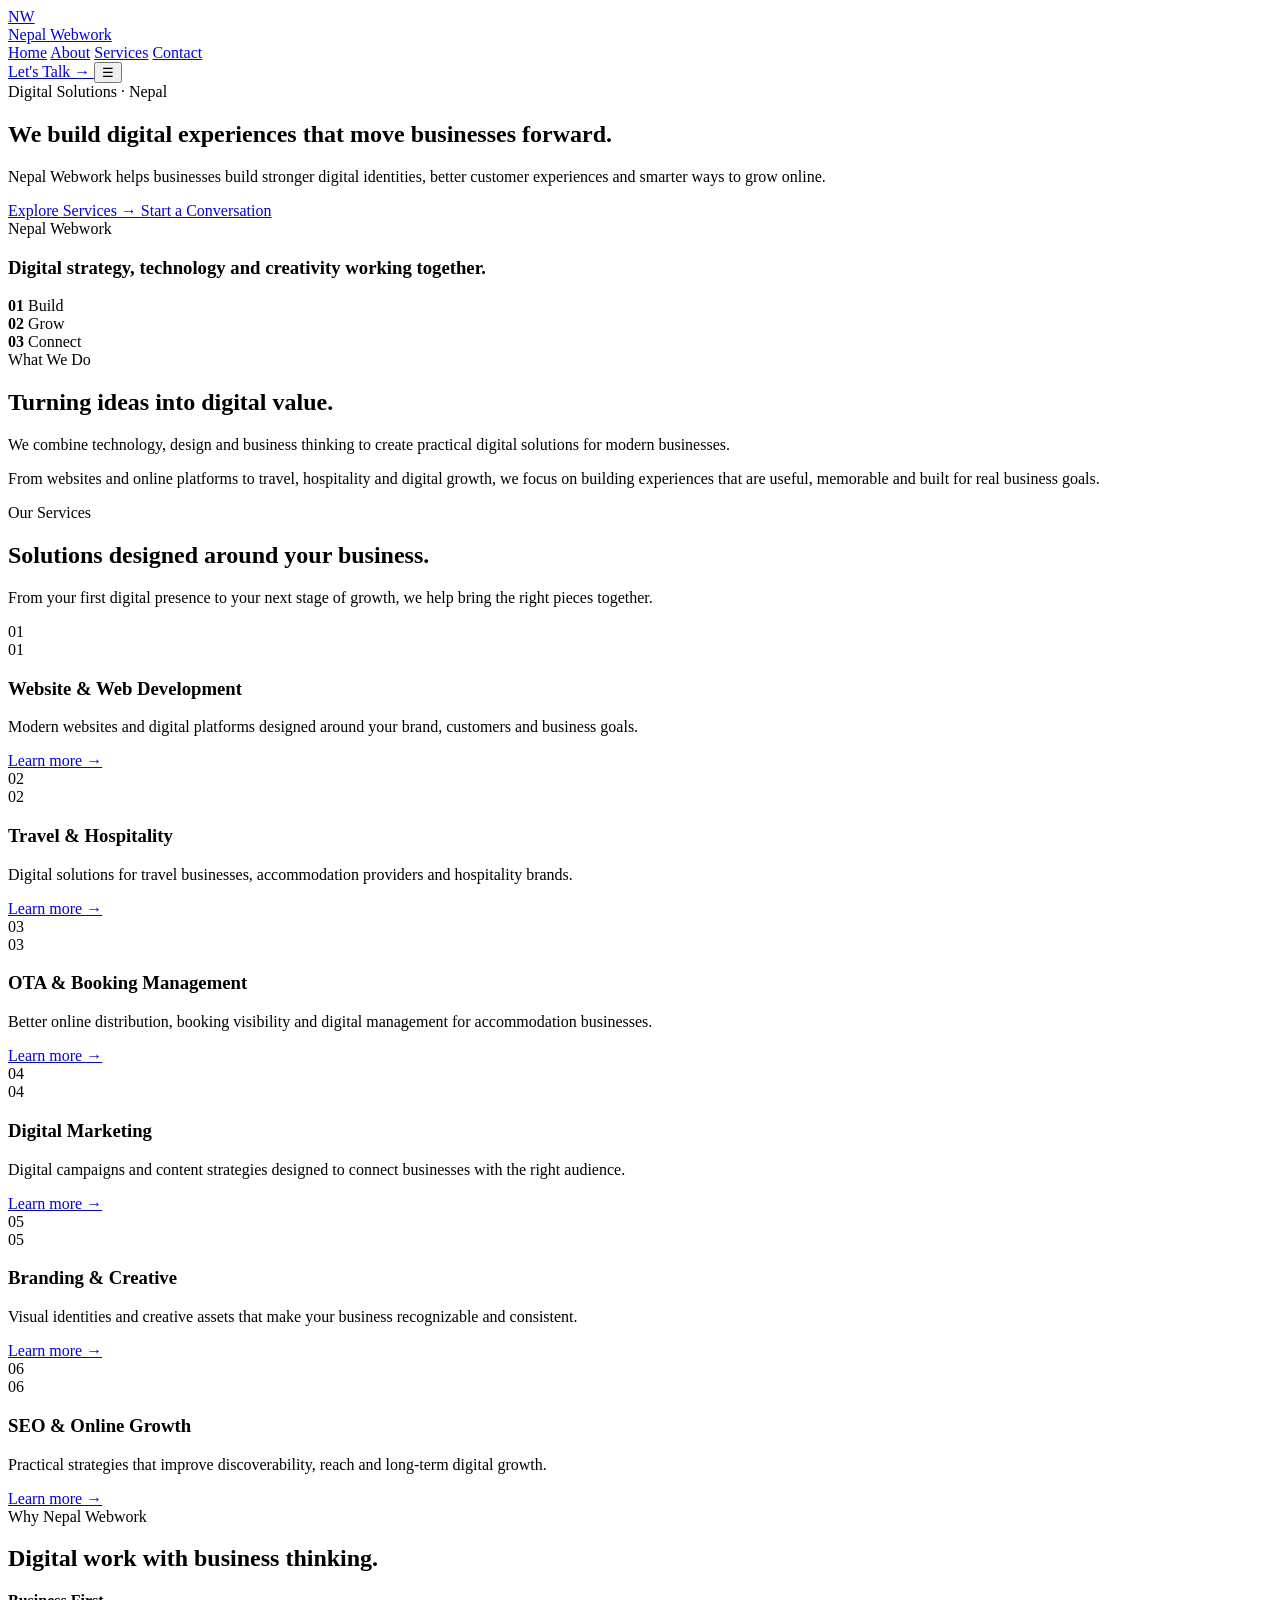
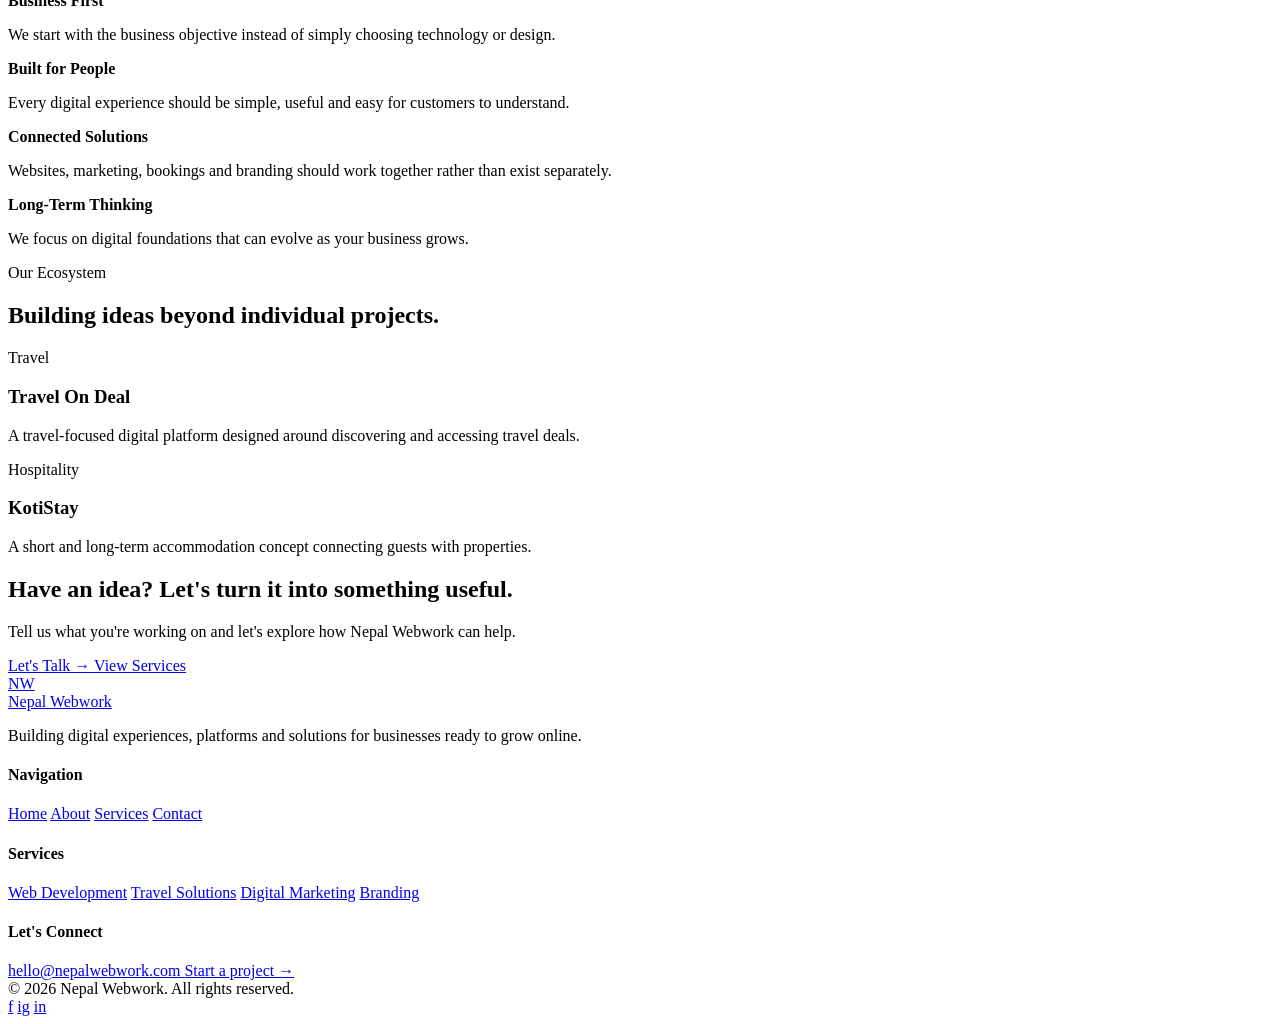
==== commit 449ba536: "updated nepal webwork" ====
--- a/index.html
+++ b/index.html
@@ -1,700 +1,576 @@
 <!DOCTYPE html>
 <html lang="en">
-
 <head>
     <meta charset="UTF-8">
-
     <meta name="viewport" content="width=device-width, initial-scale=1.0">
 
-    <title>NepalWebWork | Building Digital Ventures</title>
+    <title>Nepal Webwork | Digital Solutions for Growing Businesses</title>
 
     <meta
         name="description"
-        content="NepalWebWork builds digital products, platforms and technology solutions for businesses and customers in Nepal and beyond."
+        content="Nepal Webwork builds digital experiences, websites, travel solutions, booking systems, brands and online growth strategies."
     >
 
-    <link rel="stylesheet" href="css/style.css">
+    <link rel="stylesheet" href="style.css">
 </head>
 
-
 <body>
 
-    <!-- =========================
-         HEADER
-    ========================== -->
-
-    <header class="header">
-
-        <div class="container nav-container">
-
-            <a href="index.html" class="brand">
-                <img
-                    src="images/nepalwebwork-logo.png"
-                    alt="NepalWebWork"
-                    class="brand-logo"
-                >
-            </a>
-
-
-            <nav class="nav">
-
-                <a href="index.html" class="active">
-                    Home
-                </a>
-
-                <a href="about.html">
-                    About
-                </a>
-
-                <a href="services.html">
-                    What We Build
-                </a>
-
-                <a href="#ventures">
-                    Ventures
-                </a>
-
-                <a href="contact.html" class="nav-cta">
-                    Let's Talk
-                </a>
-
-            </nav>
-
-        </div>
-
-    </header>
-
-
-
-    <main>
-
-
-        <!-- =========================
-             HERO
-        ========================== -->
-
-        <section class="hero-home">
-
-            <div class="hero-background"></div>
-
-            <div class="container hero-home-content">
-
-                <div class="hero-copy">
-
-                    <div class="hero-label">
-                        NEPAL · TECHNOLOGY · VENTURES
+<header class="header">
+    <div class="container nav">
+
+        <a href="index.html" class="logo">
+            <div class="logo-mark">NW</div>
+            Nepal <span>Webwork</span>
+        </a>
+
+        <nav class="nav-links">
+            <a href="index.html" class="active">Home</a>
+            <a href="about.html">About</a>
+            <a href="services.html">Services</a>
+            <a href="contact.html">Contact</a>
+        </nav>
+
+        <a href="contact.html" class="nav-cta">
+            Let's Talk →
+        </a>
+
+        <button class="menu-toggle">☰</button>
+
+    </div>
+</header>
+
+
+<main>
+
+<section class="hero">
+
+    <div class="container hero-grid">
+
+        <div class="hero-content">
+
+            <div class="hero-tag">
+                Digital Solutions · Nepal
+            </div>
+
+            <h1>
+                We build digital
+                <span>experiences</span>
+                that move businesses forward.
+            </h1>
+
+            <p class="hero-text">
+                Nepal Webwork helps businesses build stronger digital
+                identities, better customer experiences and smarter
+                ways to grow online.
+            </p>
+
+            <div class="hero-actions">
+                <a href="services.html" class="btn btn-primary">
+                    Explore Services →
+                </a>
+
+                <a href="contact.html" class="btn btn-outline">
+                    Start a Conversation
+                </a>
+            </div>
+
+        </div>
+
+
+        <div class="hero-visual">
+
+            <div class="hero-panel">
+
+                <div class="hero-panel-inner">
+
+                    <div class="hero-panel-top">
+
+                        <span class="hero-panel-label">
+                            Nepal Webwork
+                        </span>
+
+                        <span class="hero-panel-dot"></span>
+
                     </div>
 
-
-                    <h1>
-                        Building digital
-                        <span>ventures</span>
-                        for a connected Nepal.
-                    </h1>
-
-
-                    <p class="hero-description">
-                        NepalWebWork creates digital products, platforms
-                        and technology solutions that connect businesses,
-                        people and opportunities.
+                    <h3>
+                        Digital strategy,
+                        technology and creativity
+                        working together.
+                    </h3>
+
+                    <div class="hero-panel-bottom">
+
+                        <div class="hero-mini">
+                            <strong>01</strong>
+                            <span>Build</span>
+                        </div>
+
+                        <div class="hero-mini">
+                            <strong>02</strong>
+                            <span>Grow</span>
+                        </div>
+
+                        <div class="hero-mini">
+                            <strong>03</strong>
+                            <span>Connect</span>
+                        </div>
+
+                    </div>
+
+                </div>
+
+            </div>
+
+        </div>
+
+    </div>
+
+</section>
+
+
+<section class="section">
+
+    <div class="container value-grid">
+
+        <div class="value-title">
+
+            <div class="section-tag">
+                What We Do
+            </div>
+
+            <h2>
+                Turning ideas into
+                <span>digital value.</span>
+            </h2>
+
+        </div>
+
+        <div>
+
+            <p class="value-text">
+                We combine technology, design and business thinking
+                to create practical digital solutions for modern
+                businesses.
+            </p>
+
+            <p class="value-text">
+                From websites and online platforms to travel,
+                hospitality and digital growth, we focus on building
+                experiences that are useful, memorable and built
+                for real business goals.
+            </p>
+
+        </div>
+
+    </div>
+
+</section>
+
+
+<section class="section section-soft">
+
+    <div class="container">
+
+        <div class="section-head">
+
+            <div class="section-tag">
+                Our Services
+            </div>
+
+            <h2>
+                Solutions designed around
+                your business.
+            </h2>
+
+            <p>
+                From your first digital presence to your next stage
+                of growth, we help bring the right pieces together.
+            </p>
+
+        </div>
+
+
+        <div class="services-grid">
+
+            <article class="service-card">
+
+                <span class="service-number">01</span>
+
+                <div class="service-icon">01</div>
+
+                <h3>Website & Web Development</h3>
+
+                <p>
+                    Modern websites and digital platforms designed
+                    around your brand, customers and business goals.
+                </p>
+
+                <a href="services.html" class="service-link">
+                    Learn more →
+                </a>
+
+            </article>
+
+
+            <article class="service-card">
+
+                <span class="service-number">02</span>
+
+                <div class="service-icon">02</div>
+
+                <h3>Travel & Hospitality</h3>
+
+                <p>
+                    Digital solutions for travel businesses,
+                    accommodation providers and hospitality brands.
+                </p>
+
+                <a href="services.html" class="service-link">
+                    Learn more →
+                </a>
+
+            </article>
+
+
+            <article class="service-card">
+
+                <span class="service-number">03</span>
+
+                <div class="service-icon">03</div>
+
+                <h3>OTA & Booking Management</h3>
+
+                <p>
+                    Better online distribution, booking visibility
+                    and digital management for accommodation businesses.
+                </p>
+
+                <a href="services.html" class="service-link">
+                    Learn more →
+                </a>
+
+            </article>
+
+
+            <article class="service-card">
+
+                <span class="service-number">04</span>
+
+                <div class="service-icon">04</div>
+
+                <h3>Digital Marketing</h3>
+
+                <p>
+                    Digital campaigns and content strategies designed
+                    to connect businesses with the right audience.
+                </p>
+
+                <a href="services.html" class="service-link">
+                    Learn more →
+                </a>
+
+            </article>
+
+
+            <article class="service-card">
+
+                <span class="service-number">05</span>
+
+                <div class="service-icon">05</div>
+
+                <h3>Branding & Creative</h3>
+
+                <p>
+                    Visual identities and creative assets that make
+                    your business recognizable and consistent.
+                </p>
+
+                <a href="services.html" class="service-link">
+                    Learn more →
+                </a>
+
+            </article>
+
+
+            <article class="service-card">
+
+                <span class="service-number">06</span>
+
+                <div class="service-icon">06</div>
+
+                <h3>SEO & Online Growth</h3>
+
+                <p>
+                    Practical strategies that improve discoverability,
+                    reach and long-term digital growth.
+                </p>
+
+                <a href="services.html" class="service-link">
+                    Learn more →
+                </a>
+
+            </article>
+
+        </div>
+
+    </div>
+
+</section>
+
+
+<section class="section why">
+
+    <div class="container">
+
+        <div class="section-head">
+
+            <div class="section-tag">
+                Why Nepal Webwork
+            </div>
+
+            <h2>
+                Digital work with
+                business thinking.
+            </h2>
+
+        </div>
+
+
+        <div class="why-grid">
+
+            <div class="why-card">
+                <strong>Business First</strong>
+                <p>
+                    We start with the business objective instead of
+                    simply choosing technology or design.
+                </p>
+            </div>
+
+            <div class="why-card">
+                <strong>Built for People</strong>
+                <p>
+                    Every digital experience should be simple,
+                    useful and easy for customers to understand.
+                </p>
+            </div>
+
+            <div class="why-card">
+                <strong>Connected Solutions</strong>
+                <p>
+                    Websites, marketing, bookings and branding should
+                    work together rather than exist separately.
+                </p>
+            </div>
+
+            <div class="why-card">
+                <strong>Long-Term Thinking</strong>
+                <p>
+                    We focus on digital foundations that can evolve
+                    as your business grows.
+                </p>
+            </div>
+
+        </div>
+
+    </div>
+
+</section>
+
+
+<section class="section projects">
+
+    <div class="container">
+
+        <div class="section-head">
+
+            <div class="section-tag">
+                Our Ecosystem
+            </div>
+
+            <h2>
+                Building ideas beyond
+                individual projects.
+            </h2>
+
+        </div>
+
+
+        <div class="projects-grid">
+
+            <article class="project">
+
+                <div class="project-content">
+
+                    <span class="project-label">
+                        Travel
+                    </span>
+
+                    <h3>
+                        Travel On Deal
+                    </h3>
+
+                    <p>
+                        A travel-focused digital platform designed
+                        around discovering and accessing travel deals.
                     </p>
 
-
-                    <div class="hero-actions">
-
-                        <a href="#ventures" class="btn btn-primary">
-                            Explore our ventures
-                            <span>↗</span>
-                        </a>
-
-                        <a href="about.html" class="btn btn-secondary">
-                            About NepalWebWork
-                        </a>
-
-                    </div>
-
                 </div>
 
-
-                <!-- Decorative brand graphic -->
-
-                <div class="hero-visual">
-
-                    <div class="hero-orbit orbit-one"></div>
-
-                    <div class="hero-orbit orbit-two"></div>
-
-                    <div class="hero-core">
-
-                        <div class="core-line core-blue"></div>
-
-                        <div class="core-line core-coral"></div>
-
-                        <div class="core-dot"></div>
-
-                    </div>
-
-                    <div class="hero-tag tag-one">
-                        DIGITAL
-                    </div>
-
-                    <div class="hero-tag tag-two">
-                        CONNECT
-                    </div>
-
-                    <div class="hero-tag tag-three">
-                        GROW
-                    </div>
+            </article>
+
+
+            <article class="project">
+
+                <div class="project-content">
+
+                    <span class="project-label">
+                        Hospitality
+                    </span>
+
+                    <h3>
+                        KotiStay
+                    </h3>
+
+                    <p>
+                        A short and long-term accommodation concept
+                        connecting guests with properties.
+                    </p>
 
                 </div>
 
-            </div>
-
-        </section>
-
-
-
-        <!-- =========================
-             INTRO
-        ========================== -->
-
-        <section class="intro-section">
-
-            <div class="container intro-grid">
-
-                <div class="intro-label">
-                    WHO WE ARE
+            </article>
+
+        </div>
+
+    </div>
+
+</section>
+
+
+<section class="cta">
+
+    <div class="container">
+
+        <div class="cta-box">
+
+            <h2>
+                Have an idea?
+                Let's turn it into something useful.
+            </h2>
+
+            <p>
+                Tell us what you're working on and let's explore
+                how Nepal Webwork can help.
+            </p>
+
+            <div class="cta-actions">
+
+                <a href="contact.html" class="btn btn-primary">
+                    Let's Talk →
+                </a>
+
+                <a href="services.html" class="btn btn-outline">
+                    View Services
+                </a>
+
+            </div>
+
+        </div>
+
+    </div>
+
+</section>
+
+</main>
+
+
+<footer class="footer">
+
+    <div class="container">
+
+        <div class="footer-grid">
+
+            <div class="footer-brand">
+
+                <a href="index.html" class="logo">
+                    <div class="logo-mark">NW</div>
+                    Nepal <span>Webwork</span>
+                </a>
+
+                <p>
+                    Building digital experiences, platforms and
+                    solutions for businesses ready to grow online.
+                </p>
+
+            </div>
+
+
+            <div>
+
+                <h4>Navigation</h4>
+
+                <div class="footer-links">
+                    <a href="index.html">Home</a>
+                    <a href="about.html">About</a>
+                    <a href="services.html">Services</a>
+                    <a href="contact.html">Contact</a>
                 </div>
 
-
-                <div class="intro-content">
-
-                    <h2>
-                        We don't just build websites.
-                        <span>We build digital businesses.</span>
-                    </h2>
-
-
-                    <p>
-                        NepalWebWork is a digital venture and technology
-                        initiative focused on building practical products
-                        for real-world markets.
-                    </p>
-
-
-                    <p>
-                        From travel and hospitality to business technology,
-                        we explore opportunities, build platforms and
-                        create digital experiences that make it easier
-                        for businesses and customers to connect.
-                    </p>
-
-
-                    <a href="about.html" class="text-link">
-                        More about NepalWebWork
-                        <span>→</span>
+            </div>
+
+
+            <div>
+
+                <h4>Services</h4>
+
+                <div class="footer-links">
+                    <a href="services.html">Web Development</a>
+                    <a href="services.html">Travel Solutions</a>
+                    <a href="services.html">Digital Marketing</a>
+                    <a href="services.html">Branding</a>
+                </div>
+
+            </div>
+
+
+            <div>
+
+                <h4>Let's Connect</h4>
+
+                <div class="footer-links">
+                    <a href="mailto:hello@nepalwebwork.com">
+                        hello@nepalwebwork.com
                     </a>
 
+                    <a href="contact.html">
+                        Start a project →
+                    </a>
                 </div>
 
             </div>
 
-        </section>
-
-
-
-        <!-- =========================
-             VENTURES
-        ========================== -->
-
-        <section class="ventures-section" id="ventures">
-
-            <div class="container">
-
-                <div class="section-top">
-
-                    <div>
-
-                        <div class="section-label">
-                            OUR ECOSYSTEM
-                        </div>
-
-                        <h2>
-                            Products built<br>
-                            with purpose.
-                        </h2>
-
-                    </div>
-
-
-                    <p class="section-intro">
-                        Our ventures are created around real opportunities
-                        in travel, tourism, hospitality and digital commerce.
-                    </p>
-
-                </div>
-
-
-
-                <!-- Travel On Deal -->
-
-                <article class="venture-card venture-travel">
-
-                    <div class="venture-number">
-                        01
-                    </div>
-
-
-                    <div class="venture-content">
-
-                        <div class="venture-brand">
-                            TRAVEL ON DEAL
-                        </div>
-
-
-                        <h3>
-                            Discover more.<br>
-                            Travel better.
-                        </h3>
-
-
-                        <p>
-                            A travel-focused digital platform connecting
-                            travelers with deals, experiences and opportunities
-                            across destinations.
-                        </p>
-
-
-                        <a href="#" class="venture-link">
-                            Explore Travel On Deal
-                            <span>↗</span>
-                        </a>
-
-                    </div>
-
-
-                    <div class="venture-visual travel-visual">
-
-                        <div class="visual-circle"></div>
-
-                        <div class="visual-card">
-                            <span>TRAVEL</span>
-                            <strong>ON DEAL</strong>
-                        </div>
-
-                    </div>
-
-                </article>
-
-
-
-                <!-- KotiStay -->
-
-                <article class="venture-card venture-koti">
-
-                    <div class="venture-number">
-                        02
-                    </div>
-
-
-                    <div class="venture-content">
-
-                        <div class="venture-brand">
-                            KOTISTAY
-                        </div>
-
-
-                        <h3>
-                            Stay differently.<br>
-                            Feel at home.
-                        </h3>
-
-
-                        <p>
-                            A vacation rental and accommodation platform
-                            connecting guests with apartments, homes,
-                            houses and unique stays.
-                        </p>
-
-
-                        <a href="#" class="venture-link">
-                            Explore KotiStay
-                            <span>↗</span>
-                        </a>
-
-                    </div>
-
-
-                    <div class="venture-visual koti-visual">
-
-                        <div class="koti-shape shape-one"></div>
-
-                        <div class="koti-shape shape-two"></div>
-
-                        <div class="koti-card">
-                            <span>STAY</span>
-                            <strong>KOTISTAY</strong>
-                        </div>
-
-                    </div>
-
-                </article>
-
-            </div>
-
-        </section>
-
-
-
-        <!-- =========================
-             WHAT WE BUILD
-        ========================== -->
-
-        <section class="build-section">
-
-            <div class="container">
-
-                <div class="section-label">
-                    WHAT WE BUILD
-                </div>
-
-
-                <div class="build-heading">
-
-                    <h2>
-                        Turning ideas into
-                        <span>useful digital experiences.</span>
-                    </h2>
-
-                </div>
-
-
-                <div class="build-grid">
-
-                    <div class="build-item">
-
-                        <span class="build-number">
-                            01
-                        </span>
-
-                        <h3>
-                            Digital Platforms
-                        </h3>
-
-                        <p>
-                            Platforms designed to connect businesses,
-                            customers, services and opportunities.
-                        </p>
-
-                    </div>
-
-
-                    <div class="build-item">
-
-                        <span class="build-number">
-                            02
-                        </span>
-
-                        <h3>
-                            Web & Technology
-                        </h3>
-
-                        <p>
-                            Modern websites, web applications and
-                            technology infrastructure built around
-                            real requirements.
-                        </p>
-
-                    </div>
-
-
-                    <div class="build-item">
-
-                        <span class="build-number">
-                            03
-                        </span>
-
-                        <h3>
-                            Hospitality Technology
-                        </h3>
-
-                        <p>
-                            Digital solutions for accommodation,
-                            travel, tourism and hospitality businesses.
-                        </p>
-
-                    </div>
-
-
-                    <div class="build-item">
-
-                        <span class="build-number">
-                            04
-                        </span>
-
-                        <h3>
-                            Digital Growth
-                        </h3>
-
-                        <p>
-                            Technology, distribution and digital
-                            strategies that help ideas reach more people.
-                        </p>
-
-                    </div>
-
-                </div>
-
-            </div>
-
-        </section>
-
-
-
-        <!-- =========================
-             APPROACH
-        ========================== -->
-
-        <section class="approach-section">
-
-            <div class="container approach-grid">
-
-                <div>
-
-                    <div class="section-label light-label">
-                        OUR APPROACH
-                    </div>
-
-                    <h2>
-                        Start with a problem.
-                        Build something
-                        <span>worth using.</span>
-                    </h2>
-
-                </div>
-
-
-                <div class="approach-list">
-
-                    <div class="approach-item">
-
-                        <span>01</span>
-
-                        <div>
-                            <h3>
-                                Understand
-                            </h3>
-
-                            <p>
-                                We look at the real problem,
-                                opportunity and people behind an idea.
-                            </p>
-                        </div>
-
-                    </div>
-
-
-                    <div class="approach-item">
-
-                        <span>02</span>
-
-                        <div>
-                            <h3>
-                                Build
-                            </h3>
-
-                            <p>
-                                We turn ideas into practical digital
-                                products and experiences.
-                            </p>
-                        </div>
-
-                    </div>
-
-
-                    <div class="approach-item">
-
-                        <span>03</span>
-
-                        <div>
-                            <h3>
-                                Connect
-                            </h3>
-
-                            <p>
-                                We create connections between businesses,
-                                customers and opportunities.
-                            </p>
-                        </div>
-
-                    </div>
-
-
-                    <div class="approach-item">
-
-                        <span>04</span>
-
-                        <div>
-                            <h3>
-                                Grow
-                            </h3>
-
-                            <p>
-                                We improve, expand and evolve products
-                                as the opportunity grows.
-                            </p>
-                        </div>
-
-                    </div>
-
-                </div>
-
-            </div>
-
-        </section>
-
-
-
-        <!-- =========================
-             CTA
-        ========================== -->
-
-        <section class="final-cta">
-
-            <div class="container">
-
-                <div class="cta-label">
-                    HAVE AN IDEA?
-                </div>
-
-
-                <h2>
-                    Let's build
-                    <span>what's next.</span>
-                </h2>
-
-
-                <p>
-                    Whether you have a business idea, digital challenge
-                    or partnership opportunity, let's start a conversation.
-                </p>
-
-
-                <a href="contact.html" class="btn btn-white">
-                    Start a conversation
-                    <span>↗</span>
-                </a>
-
-            </div>
-
-        </section>
-
-    </main>
-
-
-
-    <!-- =========================
-         FOOTER
-    ========================== -->
-
-    <footer class="footer">
-
-        <div class="container footer-main">
-
-            <div class="footer-brand">
-
-                <img
-                    src="images/nepalwebwork-logo.png"
-                    alt="NepalWebWork"
-                >
-
-                <p>
-                    Building digital ventures for
-                    a connected Nepal.
-                </p>
-
-            </div>
-
-
-            <div class="footer-column">
-
-                <h4>
-                    Explore
-                </h4>
-
-                <a href="about.html">
-                    About
-                </a>
-
-                <a href="services.html">
-                    What We Build
-                </a>
-
-                <a href="#ventures">
-                    Ventures
-                </a>
-
-                <a href="contact.html">
-                    Contact
-                </a>
-
-            </div>
-
-
-            <div class="footer-column">
-
-                <h4>
-                    Ventures
-                </h4>
-
-                <a href="#">
-                    Travel On Deal
-                </a>
-
-                <a href="#">
-                    KotiStay
-                </a>
-
-            </div>
-
-
-            <div class="footer-column">
-
-                <h4>
-                    Connect
-                </h4>
-
-                <a href="mailto:hello@nepalwebwork.com">
-                    hello@nepalwebwork.com
-                </a>
-
-                <span>
-                    Nepal
-                </span>
-
-            </div>
-
-        </div>
-
-
-        <div class="container footer-bottom">
-
-            <p>
-                © 2026 NepalWebWork. All rights reserved.
-            </p>
-
-            <p>
-                Built in Nepal.
-            </p>
-
-        </div>
-
-    </footer>
-
-
-
-    <script src="js/script.js"></script>
+        </div>
+
+
+        <div class="footer-bottom">
+
+            <span>
+                © 2026 Nepal Webwork. All rights reserved.
+            </span>
+
+            <div class="socials">
+                <a href="#" aria-label="Facebook">f</a>
+                <a href="#" aria-label="Instagram">ig</a>
+                <a href="#" aria-label="LinkedIn">in</a>
+            </div>
+
+        </div>
+
+    </div>
+
+</footer>
 
 </body>
-
 </html>
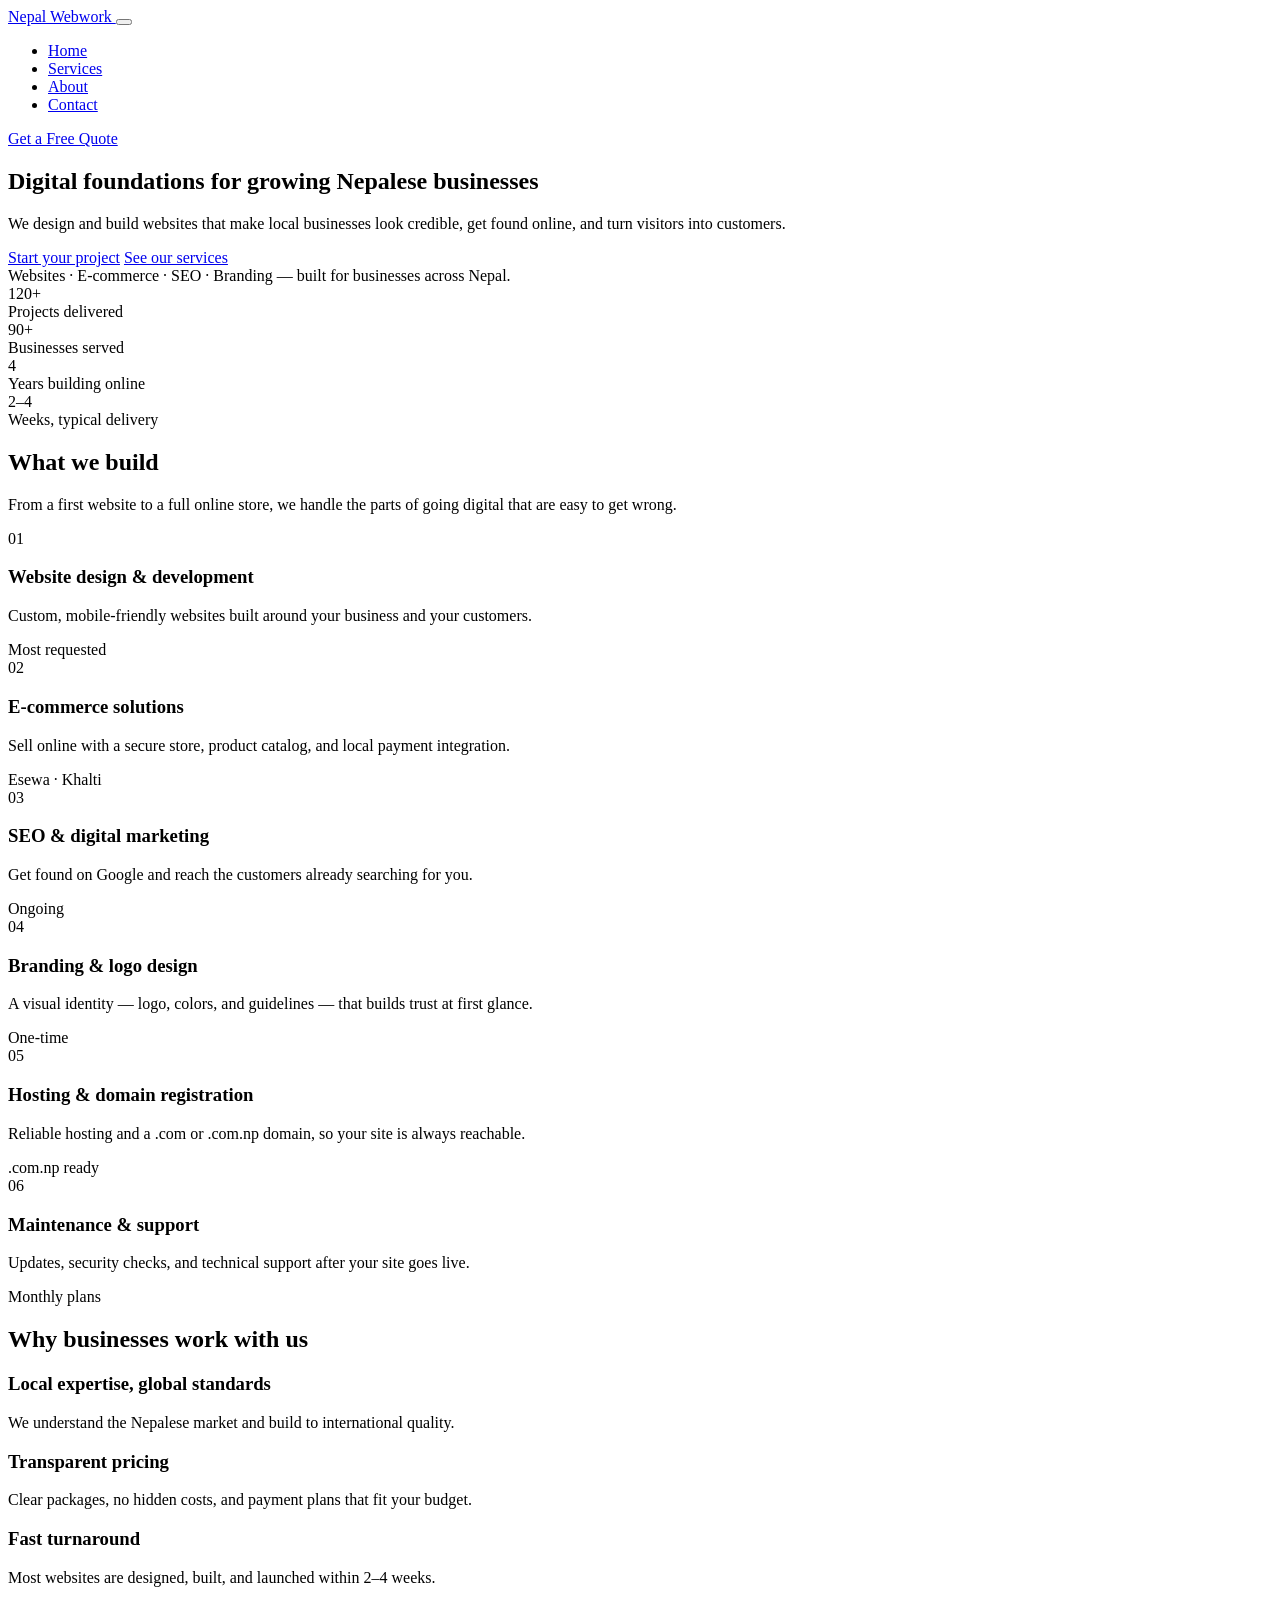
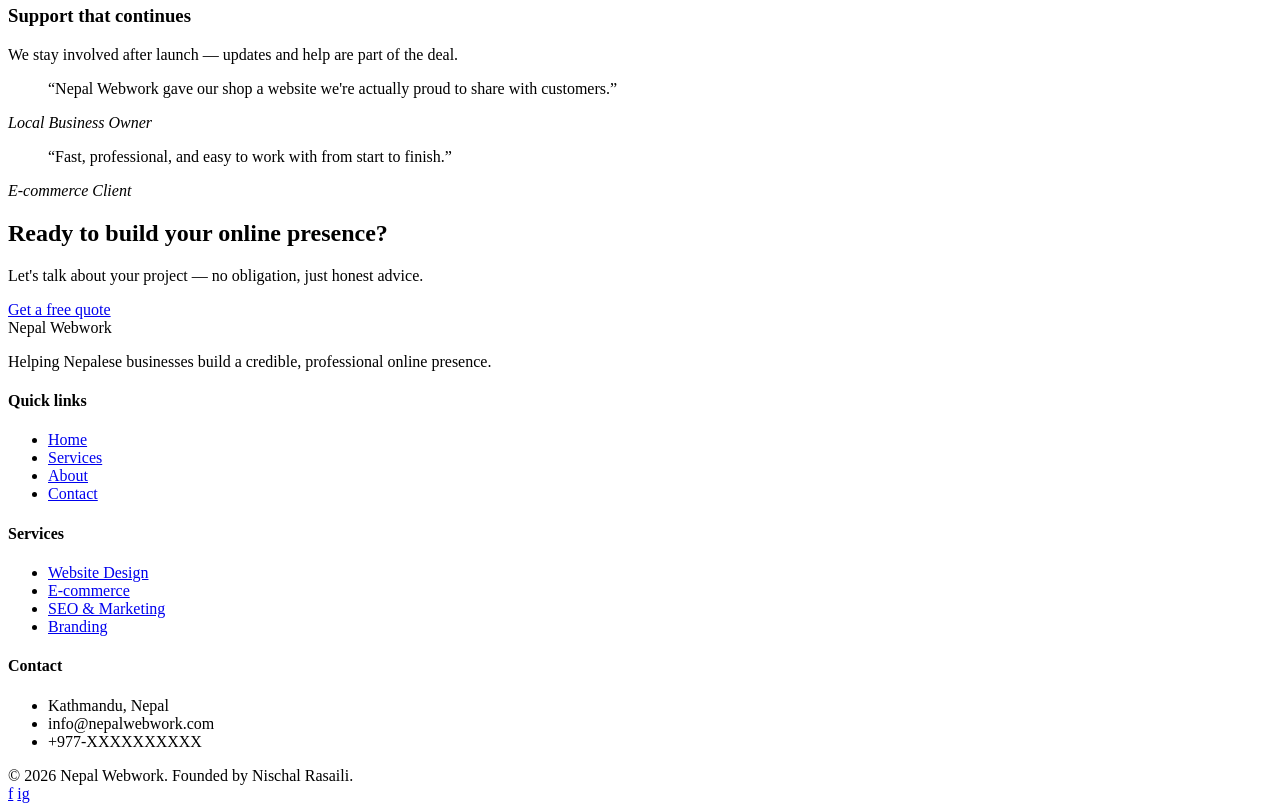
==== commit 61973a24: "new uodate" ====
--- a/index.html
+++ b/index.html
@@ -1,576 +1,240 @@
 <!DOCTYPE html>
 <html lang="en">
 <head>
-    <meta charset="UTF-8">
-    <meta name="viewport" content="width=device-width, initial-scale=1.0">
-
-    <title>Nepal Webwork | Digital Solutions for Growing Businesses</title>
-
-    <meta
-        name="description"
-        content="Nepal Webwork builds digital experiences, websites, travel solutions, booking systems, brands and online growth strategies."
-    >
-
-    <link rel="stylesheet" href="style.css">
+<meta charset="UTF-8">
+<meta name="viewport" content="width=device-width, initial-scale=1.0">
+<title>Nepal Webwork — Digital Foundations for Growing Nepalese Businesses</title>
+<meta name="description" content="Nepal Webwork designs and builds websites, online stores, and digital marketing for growing businesses in Nepal.">
+<link rel="preconnect" href="https://fonts.googleapis.com">
+<link href="https://fonts.googleapis.com/css2?family=Space+Grotesk:wght@500;600;700&family=Inter:wght@400;500;600&display=swap" rel="stylesheet">
+<link rel="stylesheet" href="style.css">
 </head>
-
 <body>
 
-<header class="header">
-    <div class="container nav">
-
-        <a href="index.html" class="logo">
-            <div class="logo-mark">NW</div>
-            Nepal <span>Webwork</span>
-        </a>
-
-        <nav class="nav-links">
-            <a href="index.html" class="active">Home</a>
-            <a href="about.html">About</a>
-            <a href="services.html">Services</a>
-            <a href="contact.html">Contact</a>
-        </nav>
-
-        <a href="contact.html" class="nav-cta">
-            Let's Talk →
-        </a>
-
-        <button class="menu-toggle">☰</button>
-
-    </div>
+<header class="site-header">
+  <nav class="nav container">
+    <a href="index.html" class="brand">
+      <span class="brand-mark" aria-hidden="true"></span>
+      Nepal Webwork
+    </a>
+    <button class="nav-toggle" aria-label="Toggle menu" aria-expanded="false" id="navToggle">
+      <span></span><span></span><span></span>
+    </button>
+    <ul class="nav-links" id="navLinks">
+      <li><a href="index.html" aria-current="page">Home</a></li>
+      <li><a href="services.html">Services</a></li>
+      <li><a href="about.html">About</a></li>
+      <li><a href="contact.html">Contact</a></li>
+    </ul>
+    <div class="nav-actions">
+      <a href="contact.html" class="btn btn-primary">Get a Free Quote</a>
+    </div>
+  </nav>
 </header>
 
-
 <main>
 
-<section class="hero">
-
+  <section class="hero">
     <div class="container hero-grid">
-
-        <div class="hero-content">
-
-            <div class="hero-tag">
-                Digital Solutions · Nepal
-            </div>
-
-            <h1>
-                We build digital
-                <span>experiences</span>
-                that move businesses forward.
-            </h1>
-
-            <p class="hero-text">
-                Nepal Webwork helps businesses build stronger digital
-                identities, better customer experiences and smarter
-                ways to grow online.
-            </p>
-
-            <div class="hero-actions">
-                <a href="services.html" class="btn btn-primary">
-                    Explore Services →
-                </a>
-
-                <a href="contact.html" class="btn btn-outline">
-                    Start a Conversation
-                </a>
-            </div>
-
-        </div>
-
-
-        <div class="hero-visual">
-
-            <div class="hero-panel">
-
-                <div class="hero-panel-inner">
-
-                    <div class="hero-panel-top">
-
-                        <span class="hero-panel-label">
-                            Nepal Webwork
-                        </span>
-
-                        <span class="hero-panel-dot"></span>
-
-                    </div>
-
-                    <h3>
-                        Digital strategy,
-                        technology and creativity
-                        working together.
-                    </h3>
-
-                    <div class="hero-panel-bottom">
-
-                        <div class="hero-mini">
-                            <strong>01</strong>
-                            <span>Build</span>
-                        </div>
-
-                        <div class="hero-mini">
-                            <strong>02</strong>
-                            <span>Grow</span>
-                        </div>
-
-                        <div class="hero-mini">
-                            <strong>03</strong>
-                            <span>Connect</span>
-                        </div>
-
-                    </div>
-
-                </div>
-
-            </div>
-
-        </div>
-
-    </div>
-
-</section>
-
-
-<section class="section">
-
-    <div class="container value-grid">
-
-        <div class="value-title">
-
-            <div class="section-tag">
-                What We Do
-            </div>
-
-            <h2>
-                Turning ideas into
-                <span>digital value.</span>
-            </h2>
-
-        </div>
-
+      <div>
+        <div class="hero-rule"></div>
+        <h1>Digital foundations for growing Nepalese businesses</h1>
+        <p class="lede">We design and build websites that make local businesses look credible, get found online, and turn visitors into customers.</p>
+        <div class="hero-actions">
+          <a href="contact.html" class="btn btn-primary">Start your project</a>
+          <a href="services.html" class="btn btn-outline">See our services</a>
+        </div>
+      </div>
+      <div class="hero-art">
+        <div class="hero-art-tag">Websites · E-commerce · SEO · Branding — built for businesses across Nepal.</div>
+      </div>
+    </div>
+  </section>
+
+  <div class="stats">
+    <div class="container stats-row">
+      <div>
+        <div class="stat-num">120+</div>
+        <div class="stat-label">Projects delivered</div>
+      </div>
+      <div>
+        <div class="stat-num">90+</div>
+        <div class="stat-label">Businesses served</div>
+      </div>
+      <div>
+        <div class="stat-num">4</div>
+        <div class="stat-label">Years building online</div>
+      </div>
+      <div>
+        <div class="stat-num">2–4</div>
+        <div class="stat-label">Weeks, typical delivery</div>
+      </div>
+    </div>
+  </div>
+
+  <section>
+    <div class="container">
+      <div class="section-head">
+        <div class="hero-rule"></div>
+        <h2>What we build</h2>
+        <p>From a first website to a full online store, we handle the parts of going digital that are easy to get wrong.</p>
+      </div>
+      <div class="service-rows">
+        <div class="service-row">
+          <span class="service-index">01</span>
+          <div class="service-body">
+            <h3>Website design &amp; development</h3>
+            <p>Custom, mobile-friendly websites built around your business and your customers.</p>
+          </div>
+          <span class="service-tag">Most requested</span>
+        </div>
+        <div class="service-row">
+          <span class="service-index">02</span>
+          <div class="service-body">
+            <h3>E-commerce solutions</h3>
+            <p>Sell online with a secure store, product catalog, and local payment integration.</p>
+          </div>
+          <span class="service-tag">Esewa · Khalti</span>
+        </div>
+        <div class="service-row">
+          <span class="service-index">03</span>
+          <div class="service-body">
+            <h3>SEO &amp; digital marketing</h3>
+            <p>Get found on Google and reach the customers already searching for you.</p>
+          </div>
+          <span class="service-tag">Ongoing</span>
+        </div>
+        <div class="service-row">
+          <span class="service-index">04</span>
+          <div class="service-body">
+            <h3>Branding &amp; logo design</h3>
+            <p>A visual identity — logo, colors, and guidelines — that builds trust at first glance.</p>
+          </div>
+          <span class="service-tag">One-time</span>
+        </div>
+        <div class="service-row">
+          <span class="service-index">05</span>
+          <div class="service-body">
+            <h3>Hosting &amp; domain registration</h3>
+            <p>Reliable hosting and a .com or .com.np domain, so your site is always reachable.</p>
+          </div>
+          <span class="service-tag">.com.np ready</span>
+        </div>
+        <div class="service-row">
+          <span class="service-index">06</span>
+          <div class="service-body">
+            <h3>Maintenance &amp; support</h3>
+            <p>Updates, security checks, and technical support after your site goes live.</p>
+          </div>
+          <span class="service-tag">Monthly plans</span>
+        </div>
+      </div>
+    </div>
+  </section>
+
+  <section>
+    <div class="container">
+      <div class="section-head">
+        <div class="hero-rule"></div>
+        <h2>Why businesses work with us</h2>
+      </div>
+      <div class="value-grid">
+        <div class="value-item">
+          <h3>Local expertise, global standards</h3>
+          <p>We understand the Nepalese market and build to international quality.</p>
+        </div>
+        <div class="value-item">
+          <h3>Transparent pricing</h3>
+          <p>Clear packages, no hidden costs, and payment plans that fit your budget.</p>
+        </div>
+        <div class="value-item">
+          <h3>Fast turnaround</h3>
+          <p>Most websites are designed, built, and launched within 2–4 weeks.</p>
+        </div>
+        <div class="value-item">
+          <h3>Support that continues</h3>
+          <p>We stay involved after launch — updates and help are part of the deal.</p>
+        </div>
+      </div>
+    </div>
+  </section>
+
+  <section>
+    <div class="container">
+      <div class="testimonial-strip">
+        <div class="testimonial">
+          <blockquote>&ldquo;Nepal Webwork gave our shop a website we're actually proud to share with customers.&rdquo;</blockquote>
+          <cite>Local Business Owner</cite>
+        </div>
+        <div class="testimonial">
+          <blockquote>&ldquo;Fast, professional, and easy to work with from start to finish.&rdquo;</blockquote>
+          <cite>E-commerce Client</cite>
+        </div>
+      </div>
+    </div>
+  </section>
+
+  <section>
+    <div class="container">
+      <div class="cta-banner">
         <div>
-
-            <p class="value-text">
-                We combine technology, design and business thinking
-                to create practical digital solutions for modern
-                businesses.
-            </p>
-
-            <p class="value-text">
-                From websites and online platforms to travel,
-                hospitality and digital growth, we focus on building
-                experiences that are useful, memorable and built
-                for real business goals.
-            </p>
-
-        </div>
-
-    </div>
-
-</section>
-
-
-<section class="section section-soft">
-
-    <div class="container">
-
-        <div class="section-head">
-
-            <div class="section-tag">
-                Our Services
-            </div>
-
-            <h2>
-                Solutions designed around
-                your business.
-            </h2>
-
-            <p>
-                From your first digital presence to your next stage
-                of growth, we help bring the right pieces together.
-            </p>
-
-        </div>
-
-
-        <div class="services-grid">
-
-            <article class="service-card">
-
-                <span class="service-number">01</span>
-
-                <div class="service-icon">01</div>
-
-                <h3>Website & Web Development</h3>
-
-                <p>
-                    Modern websites and digital platforms designed
-                    around your brand, customers and business goals.
-                </p>
-
-                <a href="services.html" class="service-link">
-                    Learn more →
-                </a>
-
-            </article>
-
-
-            <article class="service-card">
-
-                <span class="service-number">02</span>
-
-                <div class="service-icon">02</div>
-
-                <h3>Travel & Hospitality</h3>
-
-                <p>
-                    Digital solutions for travel businesses,
-                    accommodation providers and hospitality brands.
-                </p>
-
-                <a href="services.html" class="service-link">
-                    Learn more →
-                </a>
-
-            </article>
-
-
-            <article class="service-card">
-
-                <span class="service-number">03</span>
-
-                <div class="service-icon">03</div>
-
-                <h3>OTA & Booking Management</h3>
-
-                <p>
-                    Better online distribution, booking visibility
-                    and digital management for accommodation businesses.
-                </p>
-
-                <a href="services.html" class="service-link">
-                    Learn more →
-                </a>
-
-            </article>
-
-
-            <article class="service-card">
-
-                <span class="service-number">04</span>
-
-                <div class="service-icon">04</div>
-
-                <h3>Digital Marketing</h3>
-
-                <p>
-                    Digital campaigns and content strategies designed
-                    to connect businesses with the right audience.
-                </p>
-
-                <a href="services.html" class="service-link">
-                    Learn more →
-                </a>
-
-            </article>
-
-
-            <article class="service-card">
-
-                <span class="service-number">05</span>
-
-                <div class="service-icon">05</div>
-
-                <h3>Branding & Creative</h3>
-
-                <p>
-                    Visual identities and creative assets that make
-                    your business recognizable and consistent.
-                </p>
-
-                <a href="services.html" class="service-link">
-                    Learn more →
-                </a>
-
-            </article>
-
-
-            <article class="service-card">
-
-                <span class="service-number">06</span>
-
-                <div class="service-icon">06</div>
-
-                <h3>SEO & Online Growth</h3>
-
-                <p>
-                    Practical strategies that improve discoverability,
-                    reach and long-term digital growth.
-                </p>
-
-                <a href="services.html" class="service-link">
-                    Learn more →
-                </a>
-
-            </article>
-
-        </div>
-
-    </div>
-
-</section>
-
-
-<section class="section why">
-
-    <div class="container">
-
-        <div class="section-head">
-
-            <div class="section-tag">
-                Why Nepal Webwork
-            </div>
-
-            <h2>
-                Digital work with
-                business thinking.
-            </h2>
-
-        </div>
-
-
-        <div class="why-grid">
-
-            <div class="why-card">
-                <strong>Business First</strong>
-                <p>
-                    We start with the business objective instead of
-                    simply choosing technology or design.
-                </p>
-            </div>
-
-            <div class="why-card">
-                <strong>Built for People</strong>
-                <p>
-                    Every digital experience should be simple,
-                    useful and easy for customers to understand.
-                </p>
-            </div>
-
-            <div class="why-card">
-                <strong>Connected Solutions</strong>
-                <p>
-                    Websites, marketing, bookings and branding should
-                    work together rather than exist separately.
-                </p>
-            </div>
-
-            <div class="why-card">
-                <strong>Long-Term Thinking</strong>
-                <p>
-                    We focus on digital foundations that can evolve
-                    as your business grows.
-                </p>
-            </div>
-
-        </div>
-
-    </div>
-
-</section>
-
-
-<section class="section projects">
-
-    <div class="container">
-
-        <div class="section-head">
-
-            <div class="section-tag">
-                Our Ecosystem
-            </div>
-
-            <h2>
-                Building ideas beyond
-                individual projects.
-            </h2>
-
-        </div>
-
-
-        <div class="projects-grid">
-
-            <article class="project">
-
-                <div class="project-content">
-
-                    <span class="project-label">
-                        Travel
-                    </span>
-
-                    <h3>
-                        Travel On Deal
-                    </h3>
-
-                    <p>
-                        A travel-focused digital platform designed
-                        around discovering and accessing travel deals.
-                    </p>
-
-                </div>
-
-            </article>
-
-
-            <article class="project">
-
-                <div class="project-content">
-
-                    <span class="project-label">
-                        Hospitality
-                    </span>
-
-                    <h3>
-                        KotiStay
-                    </h3>
-
-                    <p>
-                        A short and long-term accommodation concept
-                        connecting guests with properties.
-                    </p>
-
-                </div>
-
-            </article>
-
-        </div>
-
-    </div>
-
-</section>
-
-
-<section class="cta">
-
-    <div class="container">
-
-        <div class="cta-box">
-
-            <h2>
-                Have an idea?
-                Let's turn it into something useful.
-            </h2>
-
-            <p>
-                Tell us what you're working on and let's explore
-                how Nepal Webwork can help.
-            </p>
-
-            <div class="cta-actions">
-
-                <a href="contact.html" class="btn btn-primary">
-                    Let's Talk →
-                </a>
-
-                <a href="services.html" class="btn btn-outline">
-                    View Services
-                </a>
-
-            </div>
-
-        </div>
-
-    </div>
-
-</section>
+          <h2>Ready to build your online presence?</h2>
+          <p>Let's talk about your project — no obligation, just honest advice.</p>
+        </div>
+        <a href="contact.html" class="btn btn-primary">Get a free quote</a>
+      </div>
+    </div>
+  </section>
 
 </main>
 
-
-<footer class="footer">
-
-    <div class="container">
-
-        <div class="footer-grid">
-
-            <div class="footer-brand">
-
-                <a href="index.html" class="logo">
-                    <div class="logo-mark">NW</div>
-                    Nepal <span>Webwork</span>
-                </a>
-
-                <p>
-                    Building digital experiences, platforms and
-                    solutions for businesses ready to grow online.
-                </p>
-
-            </div>
-
-
-            <div>
-
-                <h4>Navigation</h4>
-
-                <div class="footer-links">
-                    <a href="index.html">Home</a>
-                    <a href="about.html">About</a>
-                    <a href="services.html">Services</a>
-                    <a href="contact.html">Contact</a>
-                </div>
-
-            </div>
-
-
-            <div>
-
-                <h4>Services</h4>
-
-                <div class="footer-links">
-                    <a href="services.html">Web Development</a>
-                    <a href="services.html">Travel Solutions</a>
-                    <a href="services.html">Digital Marketing</a>
-                    <a href="services.html">Branding</a>
-                </div>
-
-            </div>
-
-
-            <div>
-
-                <h4>Let's Connect</h4>
-
-                <div class="footer-links">
-                    <a href="mailto:hello@nepalwebwork.com">
-                        hello@nepalwebwork.com
-                    </a>
-
-                    <a href="contact.html">
-                        Start a project →
-                    </a>
-                </div>
-
-            </div>
-
-        </div>
-
-
-        <div class="footer-bottom">
-
-            <span>
-                © 2026 Nepal Webwork. All rights reserved.
-            </span>
-
-            <div class="socials">
-                <a href="#" aria-label="Facebook">f</a>
-                <a href="#" aria-label="Instagram">ig</a>
-                <a href="#" aria-label="LinkedIn">in</a>
-            </div>
-
-        </div>
-
-    </div>
-
+<footer class="site-footer">
+  <div class="container">
+    <div class="footer-grid">
+      <div>
+        <div class="footer-brand">
+          <span class="brand-mark" aria-hidden="true"></span>
+          Nepal Webwork
+        </div>
+        <p>Helping Nepalese businesses build a credible, professional online presence.</p>
+      </div>
+      <div>
+        <h4>Quick links</h4>
+        <ul>
+          <li><a href="index.html">Home</a></li>
+          <li><a href="services.html">Services</a></li>
+          <li><a href="about.html">About</a></li>
+          <li><a href="contact.html">Contact</a></li>
+        </ul>
+      </div>
+      <div>
+        <h4>Services</h4>
+        <ul>
+          <li><a href="services.html">Website Design</a></li>
+          <li><a href="services.html">E-commerce</a></li>
+          <li><a href="services.html">SEO &amp; Marketing</a></li>
+          <li><a href="services.html">Branding</a></li>
+        </ul>
+      </div>
+      <div>
+        <h4>Contact</h4>
+        <ul>
+          <li>Kathmandu, Nepal</li>
+          <li>info@nepalwebwork.com</li>
+          <li>+977-XXXXXXXXXX</li>
+        </ul>
+      </div>
+    </div>
+    <div class="footer-bottom">
+      <span>© 2026 Nepal Webwork. Founded by Nischal Rasaili.</span>
+      <div class="social-icons">
+        <a href="https://www.facebook.com/nepalwebwork/" aria-label="Facebook">f</a>
+        <a href="#" aria-label="Instagram">ig</a>
+      </div>
+    </div>
+  </div>
 </footer>
 
+<script src="script.js"></script>
 </body>
 </html>
